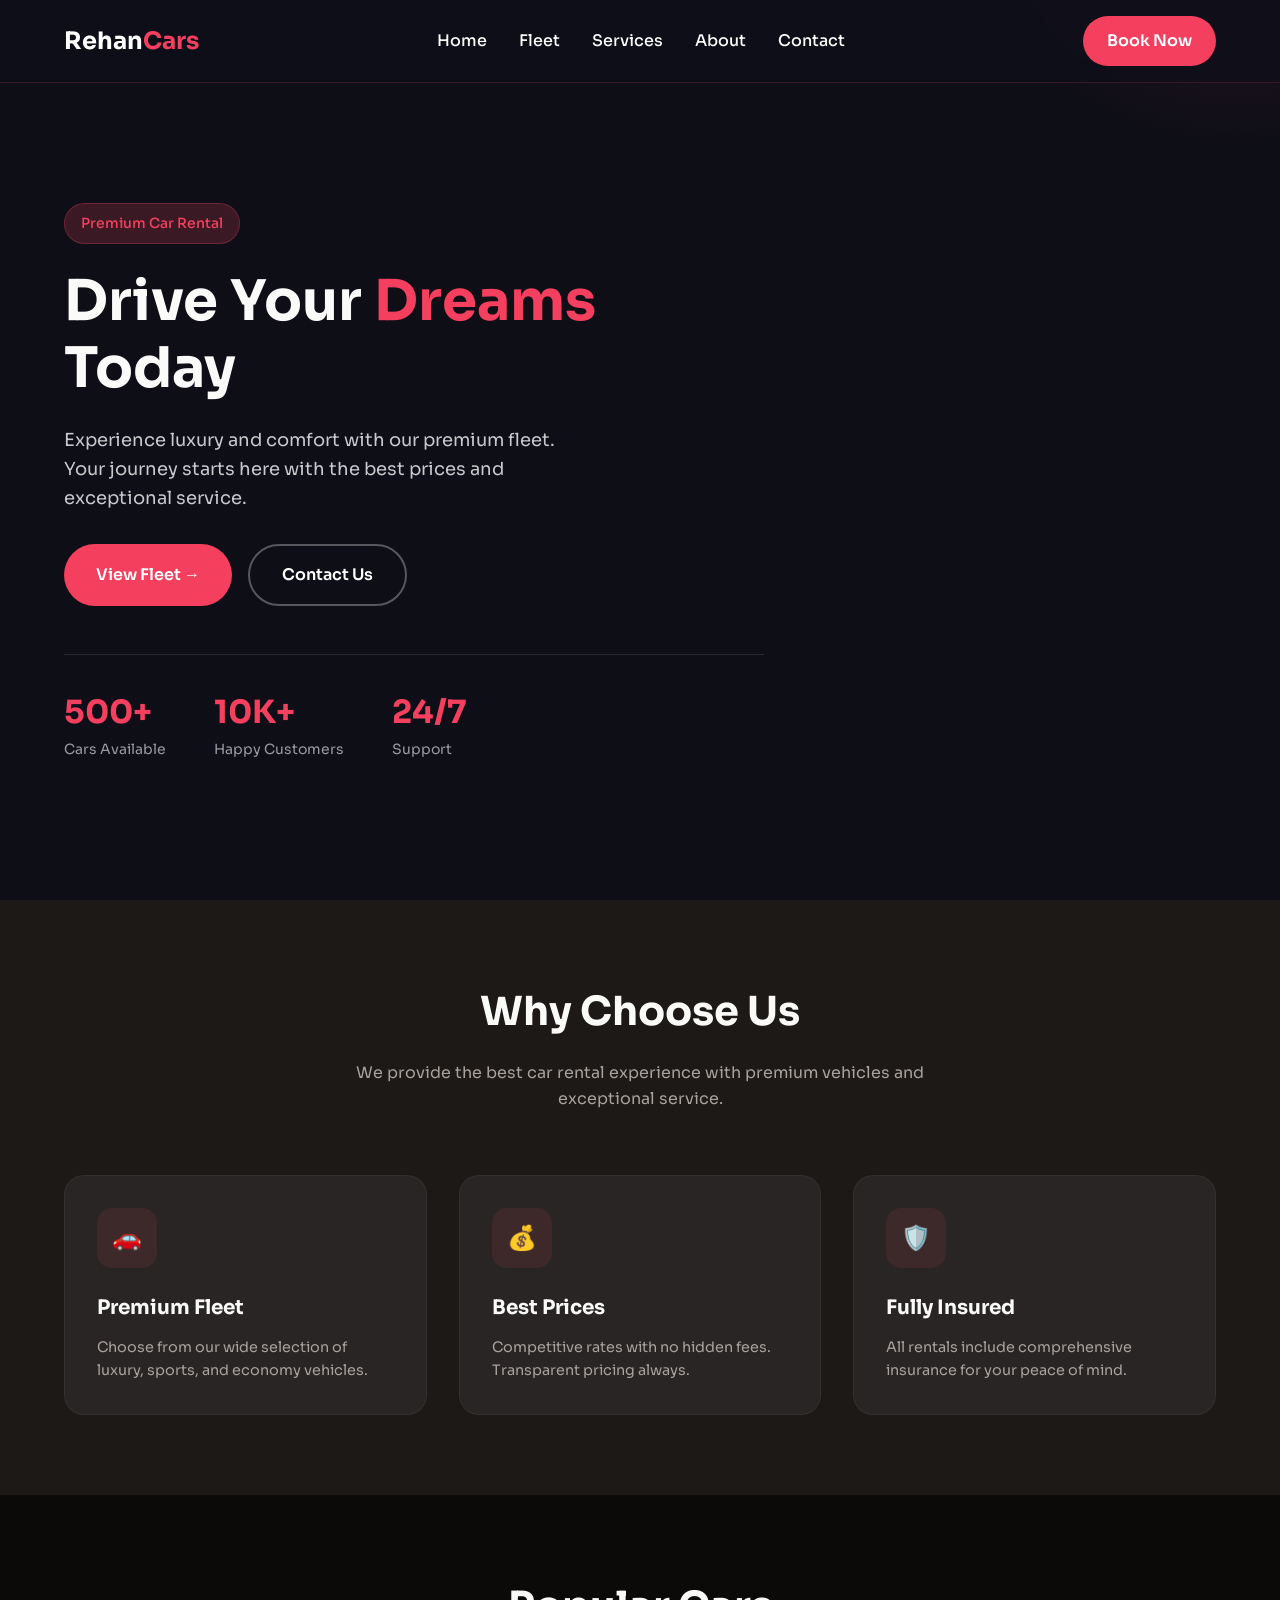
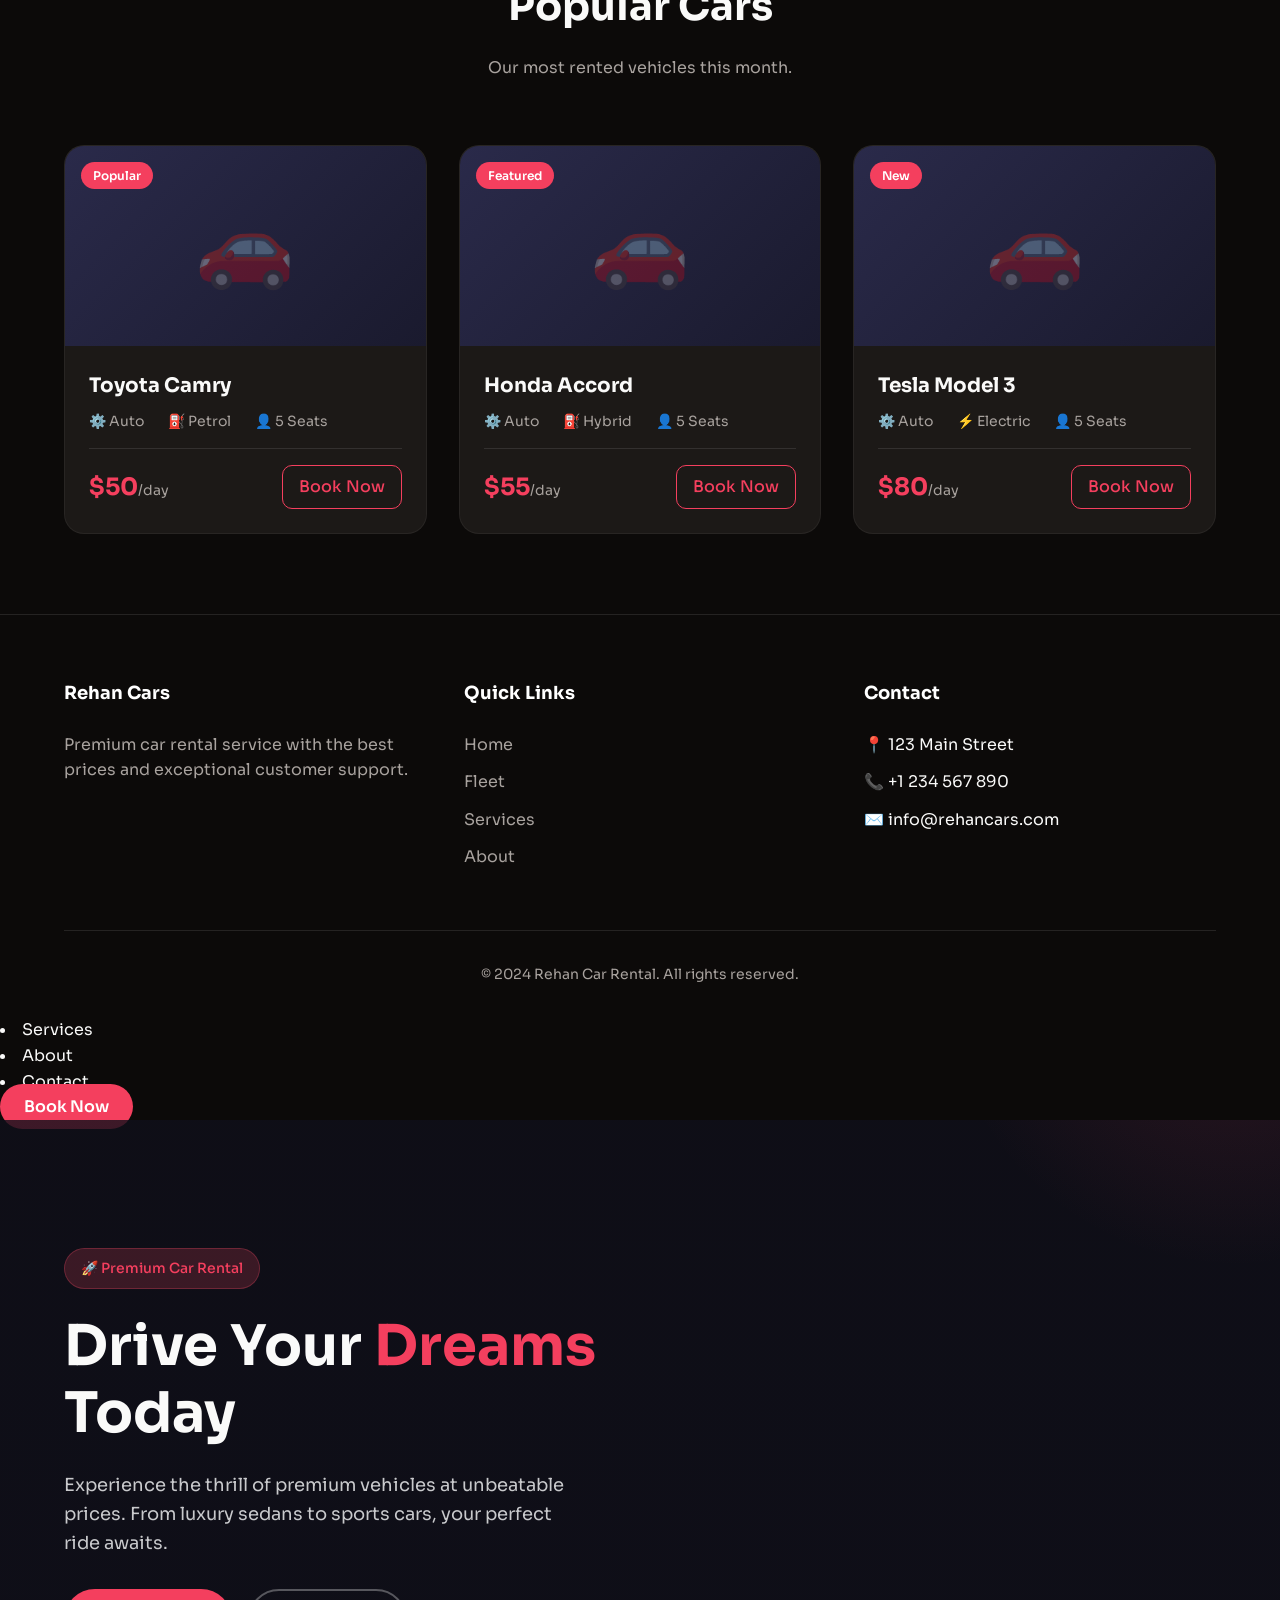
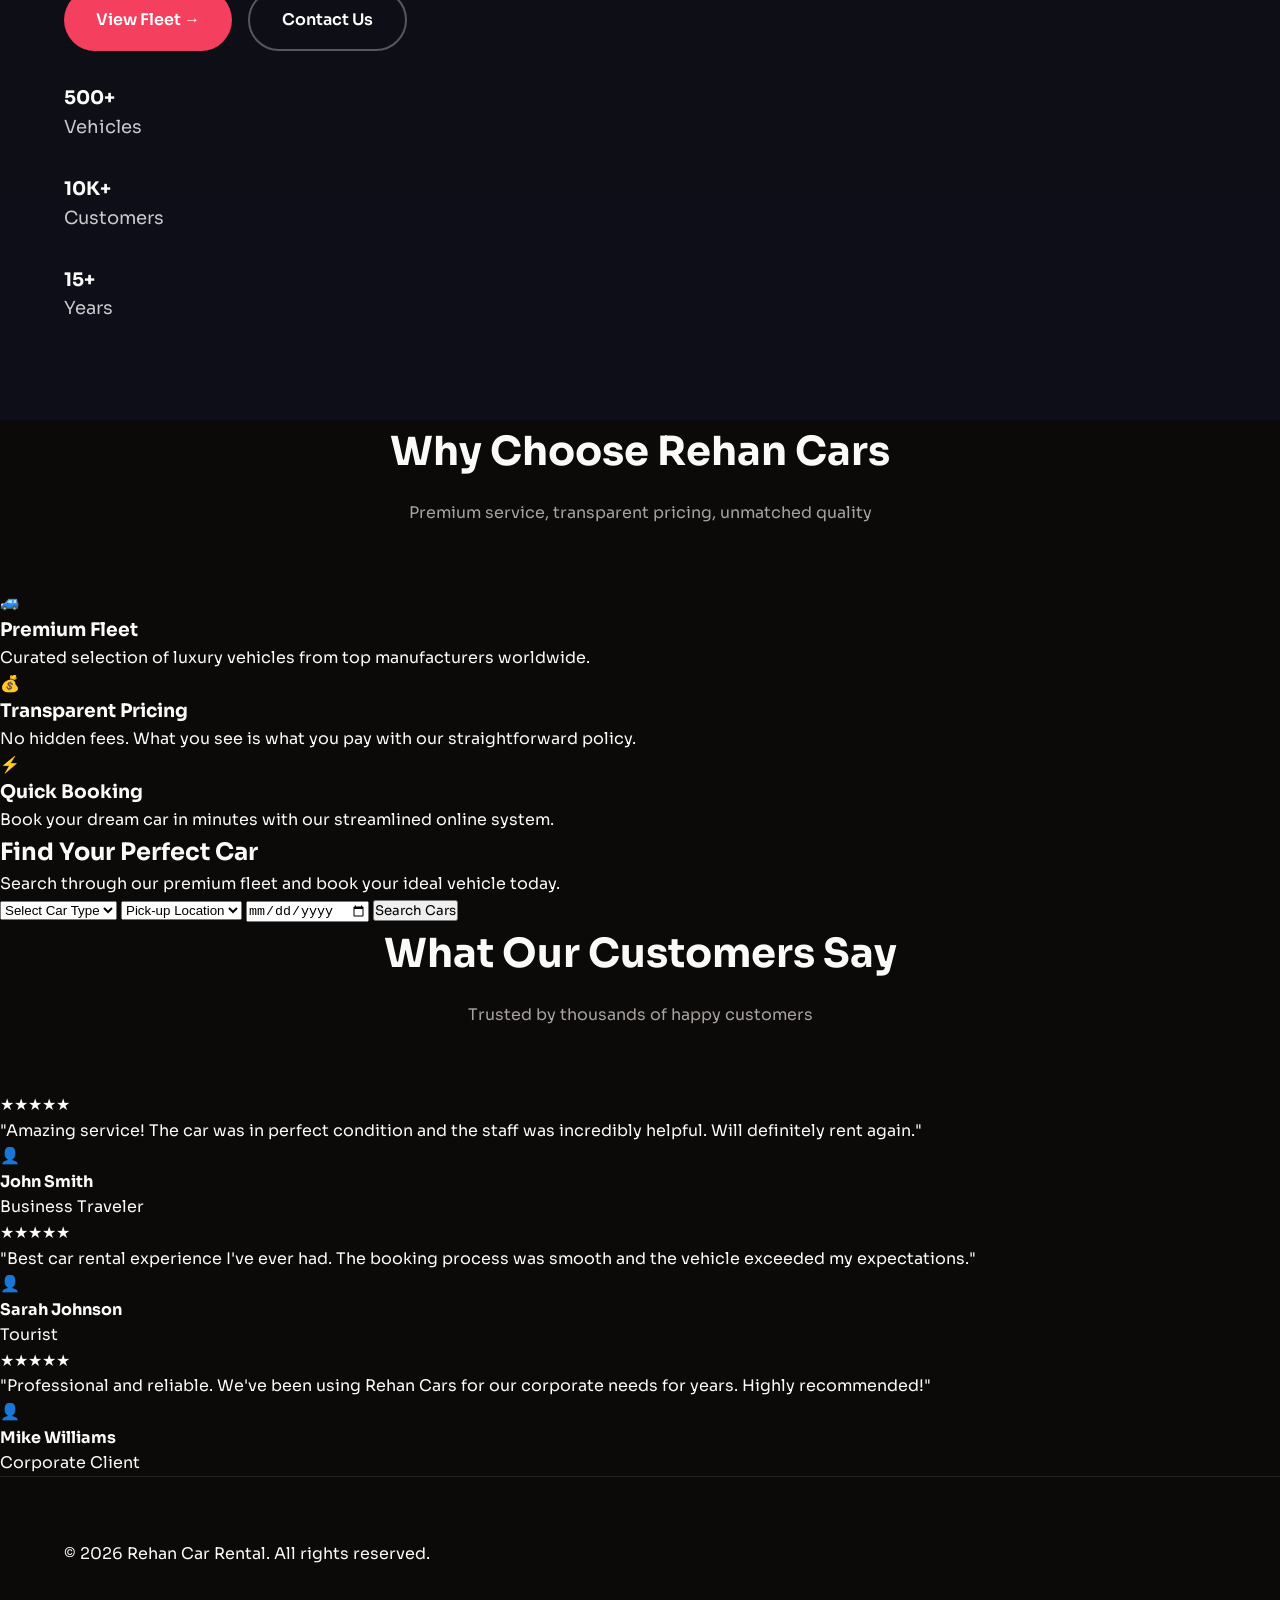
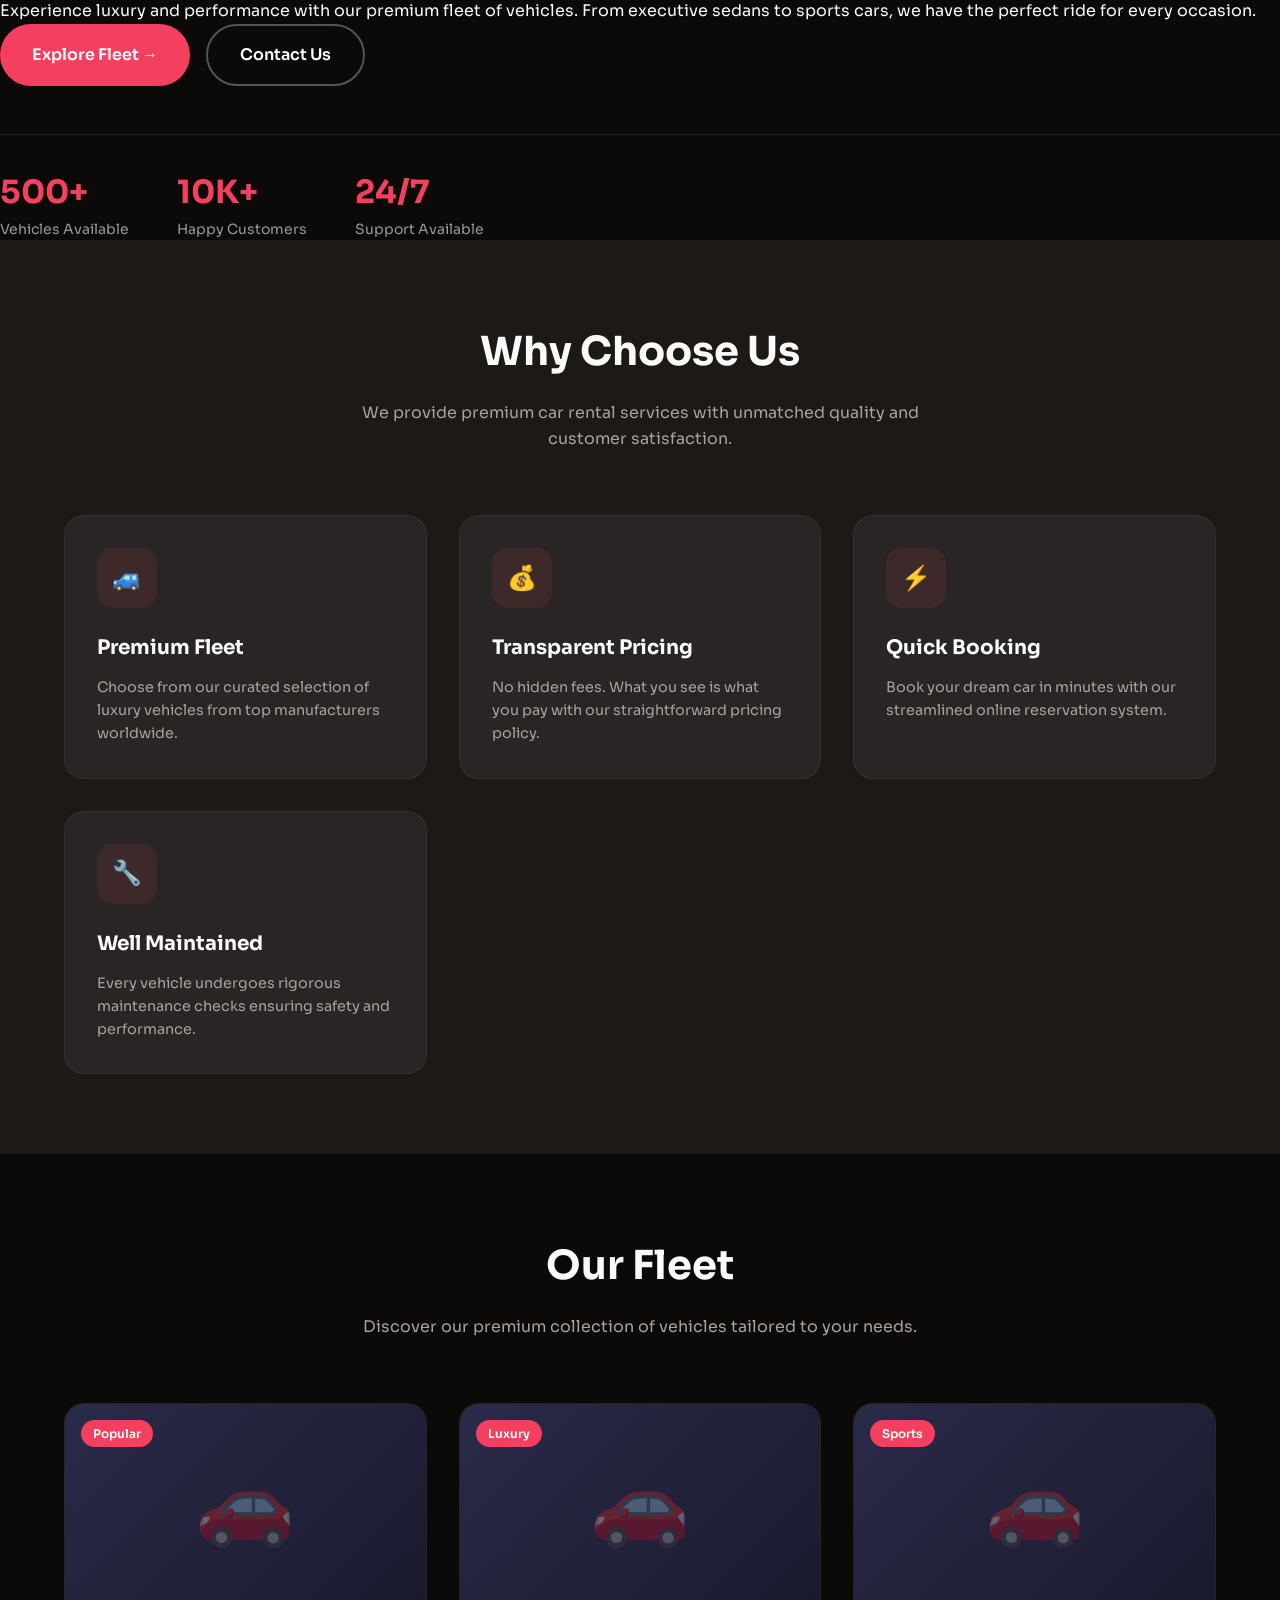
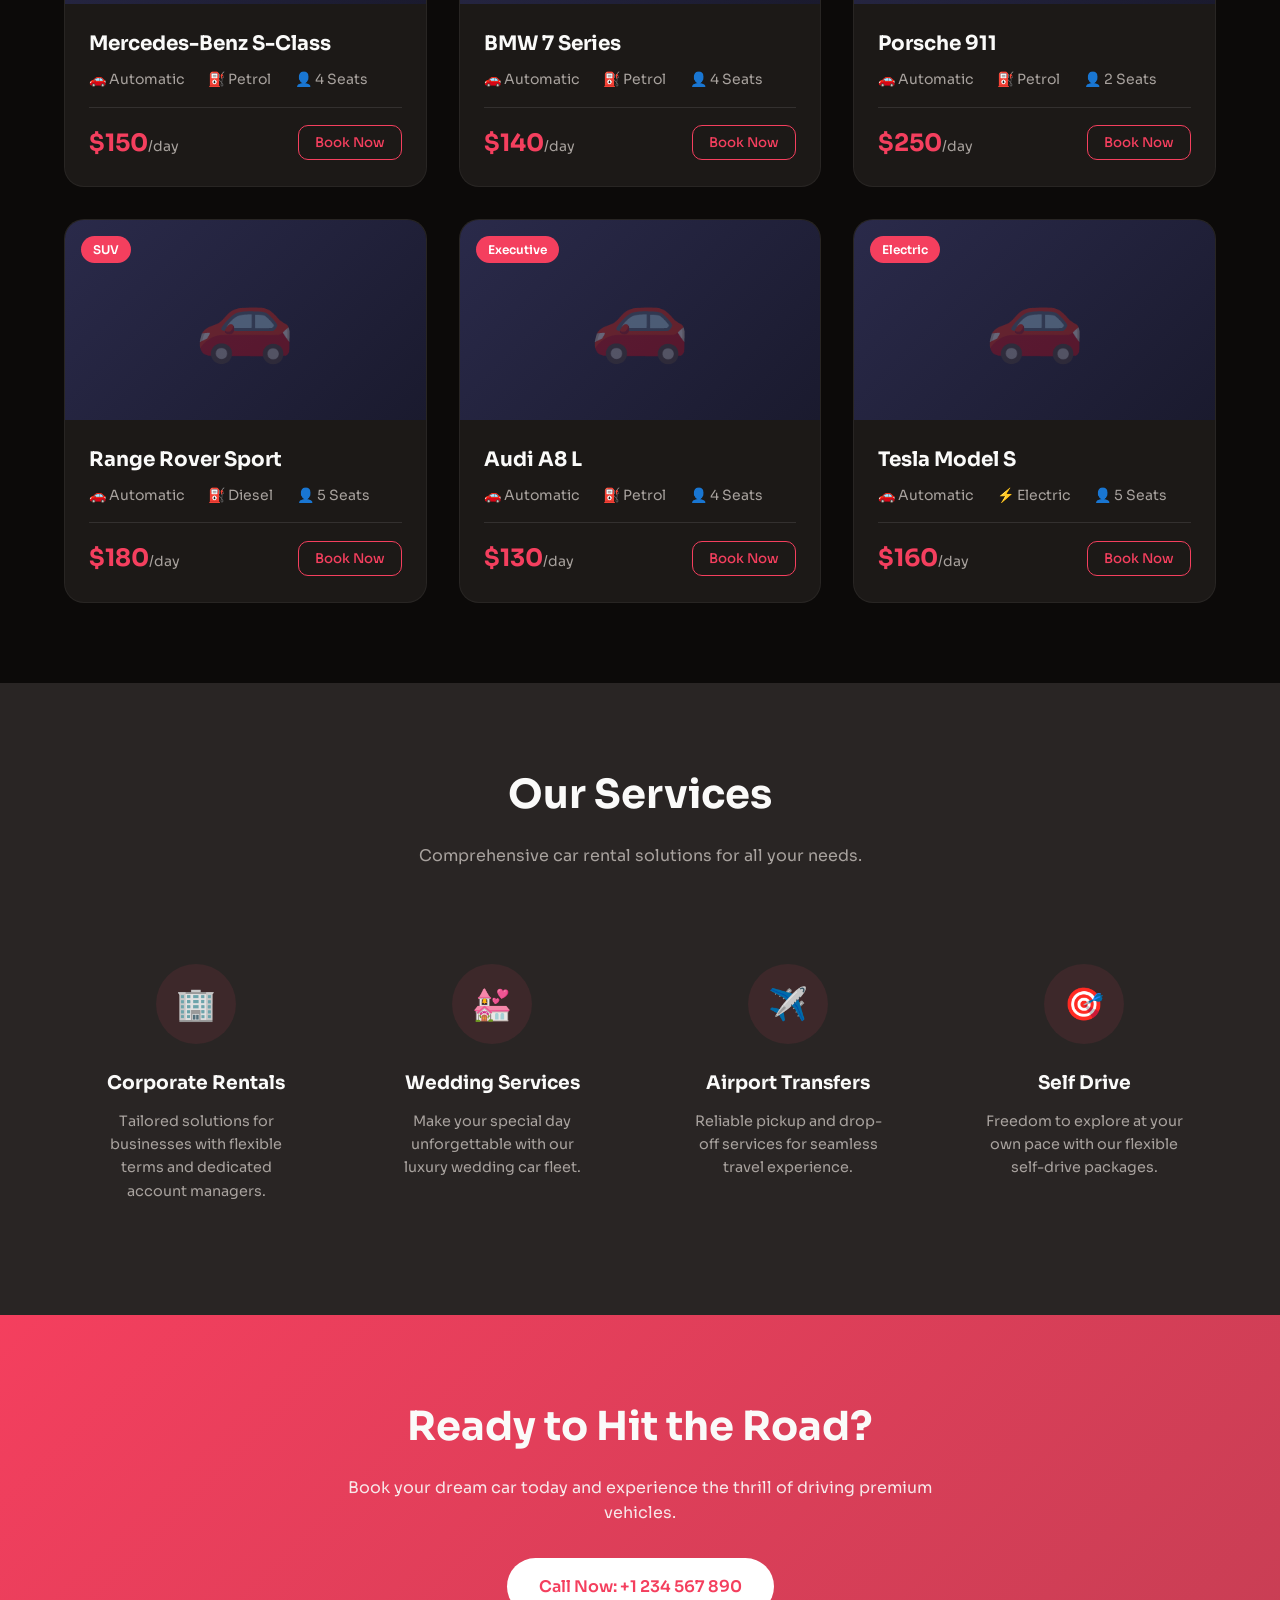
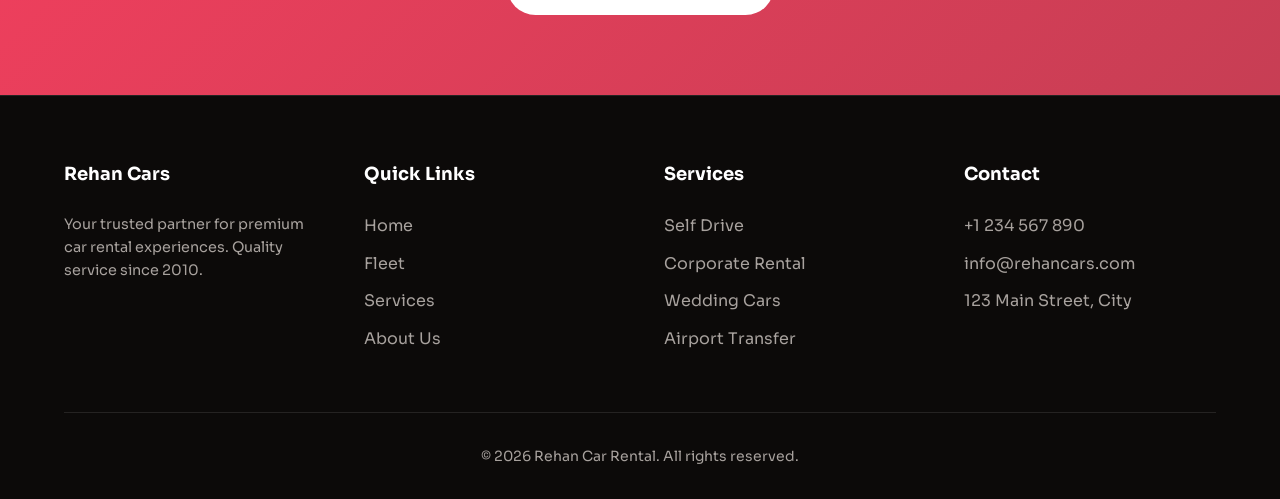
==== index.html @ e11b7cd6 "index file create" ====
<!DOCTYPE html>
<html lang="en">
<head>
    <meta charset="UTF-8">
    <meta name="viewport" content="width=device-width, initial-scale=1.0">
    <title>Rehan Car Rental - Premium Vehicle Solutions</title>
    <link rel="preconnect" href="https://fonts.googleapis.com">
    <link rel="preconnect" href="https://fonts.gstatic.com" crossorigin>
    <link rel="stylesheet" href="style.css">
    <link href="https://fonts.googleapis.com/css2?family=Sora:wght@300;400;500;600;700&display=swap" rel="stylesheet">
    <style>
        /* Home Page - Red Theme */
        :root {
            --primary: #1c1917;
            --secondary: #292524;
            --accent: #f43f5e;
            --accent-light: #fb7185;
            --light: #fafaf9;
            --dark: #0c0a09;
            --text-muted: #a8a29e;
        }
        body { font-family: 'Sora', sans-serif; }
    </style>
</head>
<body>
    <header>
        <a href="index.html" class="logo">Rehan<span>Cars</span></a>
        <nav>
            <ul>
                <li><a href="index.html" class="active">Home</a></li>
                <li><a href="fleet.html">Fleet</a></li>
                <li><a href="services.html">Services</a></li>
                <li><a href="about.html">About</a></li>
                <li><a href="contact.html">Contact</a></li>
            </ul>
        </nav>
        <a href="contact.html" class="cta-btn">Book Now</a>
    </header>

    <section class="hero">
        <div class="hero-content">
            <span class="hero-badge">Premium Car Rental</span>
            <h1>Drive Your <span>Dreams</span> Today</h1>
            <p>Experience luxury and comfort with our premium fleet. Your journey starts here with the best prices and exceptional service.</p>
            <div class="hero-buttons">
                <a href="fleet.html" class="btn-primary">View Fleet →</a>
                <a href="contact.html" class="btn-secondary">Contact Us</a>
            </div>
            <div class="stats">
                <div class="stat-item">
                    <h3>500+</h3>
                    <p>Cars Available</p>
                </div>
                <div class="stat-item">
                    <h3>10K+</h3>
                    <p>Happy Customers</p>
                </div>
                <div class="stat-item">
                    <h3>24/7</h3>
                    <p>Support</p>
                </div>
            </div>
        </div>
    </section>

    <section class="section section-dark">
        <div class="section-header">
            <h2>Why Choose Us</h2>
            <p>We provide the best car rental experience with premium vehicles and exceptional service.</p>
        </div>
        <div class="grid-3">
            <div class="card">
                <div class="card-icon">🚗</div>
                <h3>Premium Fleet</h3>
                <p>Choose from our wide selection of luxury, sports, and economy vehicles.</p>
            </div>
            <div class="card">
                <div class="card-icon">💰</div>
                <h3>Best Prices</h3>
                <p>Competitive rates with no hidden fees. Transparent pricing always.</p>
            </div>
            <div class="card">
                <div class="card-icon">🛡️</div>
                <h3>Fully Insured</h3>
                <p>All rentals include comprehensive insurance for your peace of mind.</p>
            </div>
        </div>
    </section>

    <section class="section section-light">
        <div class="section-header">
            <h2>Popular Cars</h2>
            <p>Our most rented vehicles this month.</p>
        </div>
        <div class="grid-3">
            <div class="car-card">
                <div class="car-image"><span class="car-badge">Popular</span></div>
                <div class="car-info">
                    <h3>Toyota Camry</h3>
                    <div class="car-specs"><span>⚙️ Auto</span><span>⛽ Petrol</span><span>👤 5 Seats</span></div>
                    <div class="car-price"><div class="price">$50<span>/day</span></div><a href="contact.html" class="book-btn">Book Now</a></div>
                </div>
            </div>
            <div class="car-card">
                <div class="car-image"><span class="car-badge">Featured</span></div>
                <div class="car-info">
                    <h3>Honda Accord</h3>
                    <div class="car-specs"><span>⚙️ Auto</span><span>⛽ Hybrid</span><span>👤 5 Seats</span></div>
                    <div class="car-price"><div class="price">$55<span>/day</span></div><a href="contact.html" class="book-btn">Book Now</a></div>
                </div>
            </div>
            <div class="car-card">
                <div class="car-image"><span class="car-badge">New</span></div>
                <div class="car-info">
                    <h3>Tesla Model 3</h3>
                    <div class="car-specs"><span>⚙️ Auto</span><span>⚡ Electric</span><span>👤 5 Seats</span></div>
                    <div class="car-price"><div class="price">$80<span>/day</span></div><a href="contact.html" class="book-btn">Book Now</a></div>
                </div>
            </div>
        </div>
    </section>

    <footer>
        <div class="footer-grid">
            <div class="footer-col">
                <h4>Rehan Cars</h4>
                <p style="color: var(--text-muted);">Premium car rental service with the best prices and exceptional customer support.</p>
            </div>
            <div class="footer-col">
                <h4>Quick Links</h4>
                <ul>
                    <li><a href="index.html">Home</a></li>
                    <li><a href="fleet.html">Fleet</a></li>
                    <li><a href="services.html">Services</a></li>
                    <li><a href="about.html">About</a></li>
                </ul>
            </div>
            <div class="footer-col">
                <h4>Contact</h4>
                <ul>
                    <li>📍 123 Main Street</li>
                    <li>📞 +1 234 567 890</li>
                    <li>✉️ info@rehancars.com</li>
                </ul>
            </div>
        </div>
        <div class="footer-bottom">
            <p>© 2024 Rehan Car Rental. All rights reserved.</p>
        </div>
    </footer>
</body>
</html>
                <li><a href="services.html">Services</a></li>
                <li><a href="about.html">About</a></li>
                <li><a href="contact.html">Contact</a></li>
            </ul>
        </nav>
        <a href="fleet.html" class="cta-btn">Book Now</a>
    </header>

    <section class="hero">
        <div class="hero-content">
            <span class="hero-badge">🚀 Premium Car Rental</span>
            <h1>Drive Your <span>Dreams</span> Today</h1>
            <p>Experience the thrill of premium vehicles at unbeatable prices. From luxury sedans to sports cars, your perfect ride awaits.</p>
            <div class="hero-buttons">
                <a href="fleet.html" class="btn-primary">View Fleet →</a>
                <a href="contact.html" class="btn-secondary">Contact Us</a>
            </div>
            <div class="hero-stats">
                <div class="hero-stat">
                    <h3>500+</h3>
                    <p>Vehicles</p>
                </div>
                <div class="hero-stat">
                    <h3>10K+</h3>
                    <p>Customers</p>
                </div>
                <div class="hero-stat">
                    <h3>15+</h3>
                    <p>Years</p>
                </div>
            </div>
        </div>
    </section>

    <section class="featured-section">
        <div class="section-header">
            <h2>Why Choose Rehan Cars</h2>
            <p>Premium service, transparent pricing, unmatched quality</p>
        </div>
        <div class="featured-grid">
            <div class="featured-card">
                <div class="featured-icon">🚙</div>
                <h3>Premium Fleet</h3>
                <p>Curated selection of luxury vehicles from top manufacturers worldwide.</p>
            </div>
            <div class="featured-card">
                <div class="featured-icon">💰</div>
                <h3>Transparent Pricing</h3>
                <p>No hidden fees. What you see is what you pay with our straightforward policy.</p>
            </div>
            <div class="featured-card">
                <div class="featured-icon">⚡</div>
                <h3>Quick Booking</h3>
                <p>Book your dream car in minutes with our streamlined online system.</p>
            </div>
        </div>
    </section>

    <section class="booking-section">
        <div class="booking-card">
            <h2>Find Your Perfect Car</h2>
            <p>Search through our premium fleet and book your ideal vehicle today.</p>
            <form class="booking-form">
                <select>
                    <option>Select Car Type</option>
                    <option>Luxury Sedan</option>
                    <option>Sports Car</option>
                    <option>SUV</option>
                    <option>Electric</option>
                </select>
                <select>
                    <option>Pick-up Location</option>
                    <option>City Center</option>
                    <option>Airport</option>
                </select>
                <input type="date" placeholder="Pick-up Date">
                <button type="submit" class="search-btn">Search Cars</button>
            </form>
        </div>
    </section>

    <section class="testimonials-section">
        <div class="section-header">
            <h2>What Our Customers Say</h2>
            <p>Trusted by thousands of happy customers</p>
        </div>
        <div class="testimonials-grid">
            <div class="testimonial-card">
                <div class="stars">★★★★★</div>
                <p>"Amazing service! The car was in perfect condition and the staff was incredibly helpful. Will definitely rent again."</p>
                <div class="testimonial-author">
                    <div class="testimonial-avatar">👤</div>
                    <div>
                        <h4>John Smith</h4>
                        <span>Business Traveler</span>
                    </div>
                </div>
            </div>
            <div class="testimonial-card">
                <div class="stars">★★★★★</div>
                <p>"Best car rental experience I've ever had. The booking process was smooth and the vehicle exceeded my expectations."</p>
                <div class="testimonial-author">
                    <div class="testimonial-avatar">👤</div>
                    <div>
                        <h4>Sarah Johnson</h4>
                        <span>Tourist</span>
                    </div>
                </div>
            </div>
            <div class="testimonial-card">
                <div class="stars">★★★★★</div>
                <p>"Professional and reliable. We've been using Rehan Cars for our corporate needs for years. Highly recommended!"</p>
                <div class="testimonial-author">
                    <div class="testimonial-avatar">👤</div>
                    <div>
                        <h4>Mike Williams</h4>
                        <span>Corporate Client</span>
                    </div>
                </div>
            </div>
        </div>
    </section>

    <footer>
        <p>© 2026 Rehan Car Rental. All rights reserved.</p>
    </footer>
</body>
</html>
            <p>Experience luxury and performance with our premium fleet of vehicles. From executive sedans to sports cars, we have the perfect ride for every occasion.</p>
            <div class="hero-buttons">
                <a href="#fleet" class="btn-primary">Explore Fleet →</a>
                <a href="#contact" class="btn-secondary">Contact Us</a>
            </div>
            <div class="stats">
                <div class="stat-item">
                    <h3>500+</h3>
                    <p>Vehicles Available</p>
                </div>
                <div class="stat-item">
                    <h3>10K+</h3>
                    <p>Happy Customers</p>
                </div>
                <div class="stat-item">
                    <h3>24/7</h3>
                    <p>Support Available</p>
                </div>
            </div>
        </div>
    </section>

    <!-- Features Section -->
    <section class="features" id="services">
        <div class="section-header">
            <h2>Why Choose Us</h2>
            <p>We provide premium car rental services with unmatched quality and customer satisfaction.</p>
        </div>
        <div class="features-grid">
            <div class="feature-card">
                <div class="feature-icon">🚙</div>
                <h3>Premium Fleet</h3>
                <p>Choose from our curated selection of luxury vehicles from top manufacturers worldwide.</p>
            </div>
            <div class="feature-card">
                <div class="feature-icon">💰</div>
                <h3>Transparent Pricing</h3>
                <p>No hidden fees. What you see is what you pay with our straightforward pricing policy.</p>
            </div>
            <div class="feature-card">
                <div class="feature-icon">⚡</div>
                <h3>Quick Booking</h3>
                <p>Book your dream car in minutes with our streamlined online reservation system.</p>
            </div>
            <div class="feature-card">
                <div class="feature-icon">🔧</div>
                <h3>Well Maintained</h3>
                <p>Every vehicle undergoes rigorous maintenance checks ensuring safety and performance.</p>
            </div>
        </div>
    </section>

    <!-- Fleet Section -->
    <section class="fleet" id="fleet">
        <div class="section-header">
            <h2>Our Fleet</h2>
            <p>Discover our premium collection of vehicles tailored to your needs.</p>
        </div>
        <div class="fleet-grid">
            <div class="car-card">
                <div class="car-image">
                    <span class="car-badge">Popular</span>
                </div>
                <div class="car-info">
                    <h3>Mercedes-Benz S-Class</h3>
                    <div class="car-specs">
                        <span>🚗 Automatic</span>
                        <span>⛽ Petrol</span>
                        <span>👤 4 Seats</span>
                    </div>
                    <div class="car-price">
                        <div class="price">$150<span>/day</span></div>
                        <button class="book-btn">Book Now</button>
                    </div>
                </div>
            </div>
            <div class="car-card">
                <div class="car-image">
                    <span class="car-badge">Luxury</span>
                </div>
                <div class="car-info">
                    <h3>BMW 7 Series</h3>
                    <div class="car-specs">
                        <span>🚗 Automatic</span>
                        <span>⛽ Petrol</span>
                        <span>👤 4 Seats</span>
                    </div>
                    <div class="car-price">
                        <div class="price">$140<span>/day</span></div>
                        <button class="book-btn">Book Now</button>
                    </div>
                </div>
            </div>
            <div class="car-card">
                <div class="car-image">
                    <span class="car-badge">Sports</span>
                </div>
                <div class="car-info">
                    <h3>Porsche 911</h3>
                    <div class="car-specs">
                        <span>🚗 Automatic</span>
                        <span>⛽ Petrol</span>
                        <span>👤 2 Seats</span>
                    </div>
                    <div class="car-price">
                        <div class="price">$250<span>/day</span></div>
                        <button class="book-btn">Book Now</button>
                    </div>
                </div>
            </div>
            <div class="car-card">
                <div class="car-image">
                    <span class="car-badge">SUV</span>
                </div>
                <div class="car-info">
                    <h3>Range Rover Sport</h3>
                    <div class="car-specs">
                        <span>🚗 Automatic</span>
                        <span>⛽ Diesel</span>
                        <span>👤 5 Seats</span>
                    </div>
                    <div class="car-price">
                        <div class="price">$180<span>/day</span></div>
                        <button class="book-btn">Book Now</button>
                    </div>
                </div>
            </div>
            <div class="car-card">
                <div class="car-image">
                    <span class="car-badge">Executive</span>
                </div>
                <div class="car-info">
                    <h3>Audi A8 L</h3>
                    <div class="car-specs">
                        <span>🚗 Automatic</span>
                        <span>⛽ Petrol</span>
                        <span>👤 4 Seats</span>
                    </div>
                    <div class="car-price">
                        <div class="price">$130<span>/day</span></div>
                        <button class="book-btn">Book Now</button>
                    </div>
                </div>
            </div>
            <div class="car-card">
                <div class="car-image">
                    <span class="car-badge">Electric</span>
                </div>
                <div class="car-info">
                    <h3>Tesla Model S</h3>
                    <div class="car-specs">
                        <span>🚗 Automatic</span>
                        <span>⚡ Electric</span>
                        <span>👤 5 Seats</span>
                    </div>
                    <div class="car-price">
                        <div class="price">$160<span>/day</span></div>
                        <button class="book-btn">Book Now</button>
                    </div>
                </div>
            </div>
        </div>
    </section>

    <!-- Why Choose Us -->
    <section class="why-us">
        <div class="section-header">
            <h2>Our Services</h2>
            <p>Comprehensive car rental solutions for all your needs.</p>
        </div>
        <div class="why-grid">
            <div class="why-item">
                <div class="why-icon">🏢</div>
                <h3>Corporate Rentals</h3>
                <p>Tailored solutions for businesses with flexible terms and dedicated account managers.</p>
            </div>
            <div class="why-item">
                <div class="why-icon">💒</div>
                <h3>Wedding Services</h3>
                <p>Make your special day unforgettable with our luxury wedding car fleet.</p>
            </div>
            <div class="why-item">
                <div class="why-icon">✈️</div>
                <h3>Airport Transfers</h3>
                <p>Reliable pickup and drop-off services for seamless travel experience.</p>
            </div>
            <div class="why-item">
                <div class="why-icon">🎯</div>
                <h3>Self Drive</h3>
                <p>Freedom to explore at your own pace with our flexible self-drive packages.</p>
            </div>
        </div>
    </section>

    <!-- CTA Section -->
    <section class="cta-section" id="contact">
        <h2>Ready to Hit the Road?</h2>
        <p>Book your dream car today and experience the thrill of driving premium vehicles.</p>
        <a href="tel:+1234567890" class="btn-primary">Call Now: +1 234 567 890</a>
    </section>

    <!-- Footer -->
    <footer>
        <div class="footer-grid">
            <div class="footer-col">
                <h4>Rehan Cars</h4>
                <p style="color: var(--text-muted); font-size: 0.9rem;">Your trusted partner for premium car rental experiences. Quality service since 2010.</p>
            </div>
            <div class="footer-col">
                <h4>Quick Links</h4>
                <ul>
                    <li><a href="#home">Home</a></li>
                    <li><a href="#fleet">Fleet</a></li>
                    <li><a href="#services">Services</a></li>
                    <li><a href="#about">About Us</a></li>
                </ul>
            </div>
            <div class="footer-col">
                <h4>Services</h4>
                <ul>
                    <li><a href="#">Self Drive</a></li>
                    <li><a href="#">Corporate Rental</a></li>
                    <li><a href="#">Wedding Cars</a></li>
                    <li><a href="#">Airport Transfer</a></li>
                </ul>
            </div>
            <div class="footer-col">
                <h4>Contact</h4>
                <ul>
                    <li><a href="tel:+1234567890">+1 234 567 890</a></li>
                    <li><a href="mailto:info@rehancars.com">info@rehancars.com</a></li>
                    <li><a href="#">123 Main Street, City</a></li>
                </ul>
            </div>
        </div>
        <div class="footer-bottom">
            <p>© 2026 Rehan Car Rental. All rights reserved.</p>
        </div>
    </footer>
</body>
</html>
---- style.css ----
/* Rehan Car Rental - Unified Stylesheet */
/* All pages use these same styles */

* {
    margin: 0;
    padding: 0;
    box-sizing: border-box;
}

:root {
    --primary: #1a1a2e;
    --secondary: #16213e;
    --accent: #e94560;
    --light: #f8f9fa;
    --dark: #0f0f1a;
    --text-muted: #6c757d;
    --white: #ffffff;
}

body {
    font-family: 'Poppins', sans-serif;
    line-height: 1.6;
    color: var(--light);
    background: var(--dark);
}

a { text-decoration: none; color: inherit; }
ul { list-style: none; }
button { font-family: inherit; cursor: pointer; }

/* HEADER */
header {
    position: fixed;
    top: 0;
    left: 0;
    right: 0;
    z-index: 1000;
    background: rgba(15, 15, 26, 0.95);
    backdrop-filter: blur(10px);
    padding: 1rem 5%;
    display: flex;
    justify-content: space-between;
    align-items: center;
    border-bottom: 1px solid rgba(233, 69, 96, 0.2);
}

.logo { font-size: 1.5rem; font-weight: 700; color: var(--white); }
.logo span { color: var(--accent); }

nav ul { display: flex; gap: 2rem; }
nav a { color: var(--light); font-weight: 500; transition: color 0.3s; position: relative; }
nav a::after { content: ''; position: absolute; bottom: -5px; left: 0; width: 0; height: 2px; background: var(--accent); transition: width 0.3s; }
nav a:hover { color: var(--accent); }
nav a:hover::after { width: 100%; }

.cta-btn { background: var(--accent); color: var(--white); padding: 0.75rem 1.5rem; border-radius: 50px; font-weight: 600; transition: all 0.3s; }
.cta-btn:hover { transform: translateY(-2px); box-shadow: 0 10px 30px rgba(233, 69, 96, 0.4); }

/* HERO */
.hero {
    min-height: 100vh;
    display: flex;
    align-items: center;
    padding: 8rem 5% 4rem;
    background: linear-gradient(rgba(15, 15, 26, 0.85), rgba(15, 15, 26, 0.9)),
                url('https://images.unsplash.com/photo-1503376780353-7e6692767b70?w=1920') center/cover;
    position: relative;
    overflow: hidden;
}

.hero::before {
    content: '';
    position: absolute;
    top: -50%;
    right: -20%;
    width: 600px;
    height: 600px;
    background: radial-gradient(circle, rgba(233, 69, 96, 0.15) 0%, transparent 70%);
    animation: pulse 8s infinite;
}

@keyframes pulse { 0%, 100% { transform: scale(1); opacity: 0.5; } 50% { transform: scale(1.2); opacity: 0.8; } }

.hero-content { max-width: 700px; position: relative; z-index: 1; }

.hero-badge {
    display: inline-block;
    background: rgba(233, 69, 96, 0.2);
    color: var(--accent);
    padding: 0.5rem 1rem;
    border-radius: 50px;
    font-size: 0.875rem;
    font-weight: 500;
    margin-bottom: 1.5rem;
    border: 1px solid rgba(233, 69, 96, 0.3);
}

.hero h1 { font-size: 3.5rem; font-weight: 700; line-height: 1.2; margin-bottom: 1.5rem; }
.hero h1 span { color: var(--accent); }
.hero p { font-size: 1.125rem; color: rgba(248, 249, 250, 0.8); margin-bottom: 2rem; max-width: 500px; }

.hero-buttons { display: flex; gap: 1rem; flex-wrap: wrap; margin-bottom: 2rem; }

.btn-primary { background: var(--accent); color: var(--white); padding: 1rem 2rem; border-radius: 50px; font-weight: 600; transition: all 0.3s; display: inline-flex; align-items: center; gap: 0.5rem; }
.btn-primary:hover { transform: translateY(-2px); box-shadow: 0 15px 40px rgba(233, 69, 96, 0.4); }

.btn-secondary { background: transparent; color: var(--white); padding: 1rem 2rem; border: 2px solid rgba(255, 255, 255, 0.3); border-radius: 50px; font-weight: 600; transition: all 0.3s; }
.btn-secondary:hover { background: rgba(255, 255, 255, 0.1); border-color: var(--white); }

.stats { display: flex; gap: 3rem; margin-top: 2rem; padding-top: 2rem; border-top: 1px solid rgba(255, 255, 255, 0.1); }
.stat-item h3 { font-size: 2rem; color: var(--accent); font-weight: 700; }
.stat-item p { font-size: 0.875rem; color: rgba(248, 249, 250, 0.6); margin: 0; }

/* PAGE HEADER */
.page-header {
    padding: 10rem 5% 4rem;
    background: linear-gradient(rgba(15, 15, 26, 0.9), var(--dark)),
                url('https://images.unsplash.com/photo-1492144534655-ae79c964c9d7?w=1920') center/cover;
    text-align: center;
    position: relative;
}

.page-header::before {
    content: '';
    position: absolute;
    top: 0;
    left: 0;
    right: 0;
    bottom: 0;
    background: linear-gradient(180deg, var(--primary) 0%, var(--dark) 100%);
}

.page-header > * { position: relative; z-index: 1; }
.page-header h1 { font-size: 3rem; font-weight: 700; margin-bottom: 1rem; }
.page-header p { color: var(--text-muted); font-size: 1.1rem; max-width: 600px; margin: 0 auto; }

/* SECTIONS */
.section { padding: 5rem 5%; }
.section-dark { background: var(--primary); }
.section-light { background: var(--dark); }
.section-header { text-align: center; margin-bottom: 3rem; }
.section-header h2 { font-size: 2.5rem; font-weight: 700; margin-bottom: 0.75rem; }
.section-header p { color: var(--text-muted); max-width: 600px; margin: 0 auto; }

/* GRIDS */
.grid-3 { display: grid; grid-template-columns: repeat(auto-fit, minmax(300px, 1fr)); gap: 2rem; max-width: 1200px; margin: 0 auto; }
.grid-4 { display: grid; grid-template-columns: repeat(auto-fit, minmax(250px, 1fr)); gap: 2rem; max-width: 1200px; margin: 0 auto; }

/* CARDS */
.card { background: var(--secondary); padding: 2rem; border-radius: 20px; transition: all 0.3s; border: 1px solid rgba(255, 255, 255, 0.05); }
.card:hover { transform: translateY(-10px); border-color: var(--accent); }
.card-icon { width: 60px; height: 60px; background: rgba(233, 69, 96, 0.1); border-radius: 15px; display: flex; align-items: center; justify-content: center; margin-bottom: 1.5rem; font-size: 1.5rem; }
.card h3 { font-size: 1.25rem; margin-bottom: 0.75rem; }
.card p { color: var(--text-muted); font-size: 0.9rem; }

/* CAR CARD */
.car-card { background: var(--primary); border-radius: 20px; overflow: hidden; transition: all 0.3s; border: 1px solid rgba(255, 255, 255, 0.05); }
.car-card:hover { transform: translateY(-10px); box-shadow: 0 20px 50px rgba(0, 0, 0, 0.5); }
.car-image { height: 200px; background: linear-gradient(135deg, #2a2a4a 0%, #1a1a2e 100%); display: flex; align-items: center; justify-content: center; position: relative; }
.car-image::before { content: '🚗'; font-size: 5rem; opacity: 0.3; }
.car-badge { position: absolute; top: 1rem; left: 1rem; background: var(--accent); color: var(--white); padding: 0.25rem 0.75rem; border-radius: 20px; font-size: 0.75rem; font-weight: 600; }
.car-info { padding: 1.5rem; }
.car-info h3 { font-size: 1.25rem; margin-bottom: 0.5rem; }
.car-specs { display: flex; gap: 1.5rem; margin-bottom: 1rem; color: var(--text-muted); font-size: 0.875rem; }
.car-specs span { display: flex; align-items: center; gap: 0.25rem; }
.car-price { display: flex; justify-content: space-between; align-items: center; padding-top: 1rem; border-top: 1px solid rgba(255, 255, 255, 0.1); }
.car-price .price { font-size: 1.5rem; font-weight: 700; color: var(--accent); }
.car-price .price span { font-size: 0.875rem; color: var(--text-muted); font-weight: 400; }
.book-btn { background: transparent; border: 1px solid var(--accent); color: var(--accent); padding: 0.5rem 1rem; border-radius: 10px; font-weight: 500; transition: all 0.3s; }
.book-btn:hover { background: var(--accent); color: var(--white); }

/* SERVICE CARD */
.service-card { background: var(--secondary); padding: 2rem; border-radius: 20px; transition: all 0.3s; border: 1px solid rgba(255, 255, 255, 0.05); }
.service-card:hover { transform: translateY(-10px); border-color: var(--accent); }
.service-features { margin-top: 1rem; }
.service-features li { display: flex; align-items: center; gap: 0.5rem; color: var(--text-muted); margin-bottom: 0.5rem; }
.service-features li::before { content: '✓'; color: var(--accent); font-weight: bold; }

/* ABOUT */
.story-section { padding: 5rem 5%; display: grid; grid-template-columns: 1fr 1fr; gap: 4rem; max-width: 1200px; margin: 0 auto; align-items: center; }
.story-content h2 { font-size: 2.5rem; margin-bottom: 1.5rem; }
.story-content h2 span { color: var(--accent); }
.story-content p { color: var(--text-muted); margin-bottom: 1rem; line-height: 1.8; }
.stats-grid { display: grid; grid-template-columns: repeat(2, 1fr); gap: 1.5rem; }
.stat-box { background: var(--primary); padding: 2rem; border-radius: 20px; text-align: center; border: 1px solid rgba(233, 69, 96, 0.2); }
.stat-box h3 { font-size: 2.5rem; color: var(--accent); margin-bottom: 0.5rem; }
.stat-box p { color: var(--text-muted); margin: 0; }

/* CONTACT */
.contact-section { padding: 4rem 5%; display: grid; grid-template-columns: 1fr 1fr; gap: 4rem; max-width: 1200px; margin: 0 auto; }
.contact-info h2 { font-size: 2.5rem; margin-bottom: 1.5rem; }
.contact-info h2 span { color: var(--accent); }
.contact-info > p { color: var(--text-muted); margin-bottom: 2rem; line-height: 1.7; }
.contact-methods { display: flex; flex-direction: column; gap: 1rem; }
.contact-item { display: flex; align-items: center; gap: 1rem; padding: 1.5rem; background: var(--primary); border-radius: 16px; border: 1px solid rgba(233, 69, 96, 0.1); transition: all 0.3s; }
.contact-item:hover { border-color: var(--accent); transform: translateX(10px); }
.contact-icon { width: 50px; height: 50px; background: rgba(233, 69, 96, 0.2); border-radius: 12px; display: flex; align-items: center; justify-content: center; font-size: 1.5rem; }
.contact-details h4 { margin-bottom: 0.25rem; color: var(--white); }
.contact-details p { color: var(--text-muted); margin: 0; }

.contact-form { background: var(--primary); padding: 2.5rem; border-radius: 24px; border: 1px solid rgba(233, 69, 96, 0.1); }
.contact-form h3 { font-size: 1.5rem; margin-bottom: 1.5rem; color: var(--white); }
.form-group { margin-bottom: 1.25rem; }
.form-group label { display: block; margin-bottom: 0.5rem; color: var(--light); font-weight: 500; }
.form-group input, .form-group select, .form-group textarea { width: 100%; padding: 0.75rem 1rem; background: var(--secondary); border: 1px solid rgba(255, 255, 255, 0.1); border-radius: 10px; color: var(--light); font-family: inherit; transition: all 0.3s; }
.form-group input:focus, .form-group select:focus, .form-group textarea:focus { outline: none; border-color: var(--accent); }
.form-group textarea { min-height: 120px; resize: vertical; }
.submit-btn { width: 100%; background: var(--accent); color: var(--white); padding: 1rem; border: none; border-radius: 10px; font-size: 1rem; font-weight: 600; cursor: pointer; transition: all 0.3s; }
.submit-btn:hover { transform: translateY(-2px); box-shadow: 0 10px 30px rgba(233, 69, 96, 0.3); }

/* FOOTER */
footer { padding: 4rem 5% 2rem; background: var(--primary); border-top: 1px solid rgba(233, 69, 96, 0.2); }
.footer-grid { display: grid; grid-template-columns: repeat(auto-fit, minmax(200px, 1fr)); gap: 3rem; max-width: 1200px; margin: 0 auto 3rem; }
.footer-col h4 { font-size: 1.125rem; margin-bottom: 1.5rem; color: var(--white); }
.footer-col ul li { margin-bottom: 0.75rem; }
.footer-col a { color: var(--text-muted); transition: color 0.3s; }
.footer-col a:hover { color: var(--accent); }
.footer-bottom { text-align: center; padding-top: 2rem; border-top: 1px solid rgba(255, 255, 255, 0.1); color: var(--text-muted); font-size: 0.875rem; }

/* RESPONSIVE */
@media (max-width: 1024px) { .story-section, .contact-section { grid-template-columns: 1fr; gap: 2rem; } }
@media (max-width: 768px) {
    header { padding: 1rem; }
    nav ul { display: none; }
    .hero { padding: 7rem 5% 3rem; }
    .hero h1 { font-size: 2.5rem; }
    .hero p { font-size: 1rem; }
    .hero-buttons { flex-direction: column; }
    .btn-primary, .btn-secondary { width: 100%; text-align: center; justify-content: center; }
    .stats { flex-direction: column; gap: 1.5rem; }
    .page-header { padding: 8rem 5% 3rem; }
    .page-header h1 { font-size: 2rem; }
    .section { padding: 3rem 5%; }
    .section-header h2 { font-size: 2rem; }
    .grid-3, .grid-4 { grid-template-columns: 1fr; }
    .stats-grid { grid-template-columns: 1fr; }
    .contact-form { padding: 1.5rem; }
}
@media (max-width: 480px) { .hero h1 { font-size: 2rem; } .stat-item h3 { font-size: 1.5rem; } .car-specs { flex-direction: column; gap: 0.5rem; } }
    background: var(--accent);
    color: var(--white);
    padding: 0.75rem 1.5rem;
    border: none;
    border-radius: 50px;
    font-weight: 600;
    transition: all 0.3s;
}

.cta-btn:hover {
    transform: translateY(-2px);
    box-shadow: 0 10px 30px rgba(233, 69, 96, 0.4);
}

/* Hero Section */
.hero {
    min-height: 100vh;
    display: flex;
    align-items: center;
    padding: 8rem 5% 4rem;
    background: linear-gradient(rgba(15, 15, 26, 0.8), rgba(15, 15, 26, 0.9)),
                url('https://images.unsplash.com/photo-1503376780353-7e6692767b70?w=1920') center/cover;
    position: relative;
    overflow: hidden;
}

.hero::before {
    content: '';
    position: absolute;
    top: -50%;
    right: -20%;
    width: 600px;
    height: 600px;
    background: radial-gradient(circle, rgba(233, 69, 96, 0.15) 0%, transparent 70%);
    animation: pulse 8s infinite;
}

@keyframes pulse {
    0%, 100% { transform: scale(1); opacity: 0.5; }
    50% { transform: scale(1.2); opacity: 0.8; }
}

.hero-content {
    max-width: 700px;
    position: relative;
    z-index: 1;
}

.hero-badge {
    display: inline-block;
    background: rgba(233, 69, 96, 0.2);
    color: var(--accent);
    padding: 0.5rem 1rem;
    border-radius: 50px;
    font-size: 0.875rem;
    font-weight: 500;
    margin-bottom: 1.5rem;
    border: 1px solid rgba(233, 69, 96, 0.3);
}

.hero h1 {
    font-size: 3.5rem;
    font-weight: 700;
    line-height: 1.2;
    margin-bottom: 1.5rem;
}

.hero h1 span {
    color: var(--accent);
}

.hero p {
    font-size: 1.125rem;
    color: rgba(248, 249, 250, 0.8);
    margin-bottom: 2rem;
    max-width: 500px;
}

.hero-buttons {
    display: flex;
    gap: 1rem;
    flex-wrap: wrap;
}

.btn-primary {
    background: var(--accent);
    color: var(--white);
    padding: 1rem 2rem;
    border: none;
    border-radius: 50px;
    font-weight: 600;
    font-size: 1rem;
    transition: all 0.3s;
    display: inline-flex;
    align-items: center;
    gap: 0.5rem;
}

.btn-primary:hover {
    transform: translateY(-2px);
    box-shadow: 0 15px 40px rgba(233, 69, 96, 0.4);
}

.btn-secondary {
    background: transparent;
    color: var(--white);
    padding: 1rem 2rem;
    border: 2px solid rgba(255, 255, 255, 0.3);
    border-radius: 50px;
    font-weight: 600;
    font-size: 1rem;
    transition: all 0.3s;
}

.btn-secondary:hover {
    background: rgba(255, 255, 255, 0.1);
    border-color: var(--white);
}

/* Stats */
.stats {
    display: flex;
    gap: 3rem;
    margin-top: 3rem;
    padding-top: 2rem;
    border-top: 1px solid rgba(255, 255, 255, 0.1);
}

.stat-item h3 {
    font-size: 2rem;
    color: var(--accent);
    font-weight: 700;
}

.stat-item p {
    font-size: 0.875rem;
    color: rgba(248, 249, 250, 0.6);
    margin: 0;
}

/* Section Styles */
.features,
.fleet,
.why-us,
.cta-section {
    padding: 5rem 5%;
}

.features {
    background: var(--primary);
}

.fleet {
    background: var(--dark);
}

.why-us {
    background: var(--secondary);
}

.cta-section {
    background: linear-gradient(135deg, var(--accent) 0%, #c73e54 100%);
    text-align: center;
}

.section-header {
    text-align: center;
    margin-bottom: 4rem;
}

.section-header h2 {
    font-size: 2.5rem;
    font-weight: 700;
    margin-bottom: 1rem;
}

.section-header p {
    color: var(--text-muted);
    max-width: 600px;
    margin: 0 auto;
}

/* Features Grid */
.features-grid {
    display: grid;
    grid-template-columns: repeat(auto-fit, minmax(280px, 1fr));
    gap: 2rem;
    max-width: 1200px;
    margin: 0 auto;
}

.feature-card {
    background: var(--secondary);
    padding: 2rem;
    border-radius: 20px;
    transition: all 0.3s;
    border: 1px solid rgba(255, 255, 255, 0.05);
}

.feature-card:hover {
    transform: translateY(-10px);
    border-color: var(--accent);
}

.feature-icon {
    width: 60px;
    height: 60px;
    background: rgba(233, 69, 96, 0.1);
    border-radius: 15px;
    display: flex;
    align-items: center;
    justify-content: center;
    margin-bottom: 1.5rem;
    font-size: 1.5rem;
}

.feature-card h3 {
    font-size: 1.25rem;
    margin-bottom: 0.75rem;
}

.feature-card p {
    color: var(--text-muted);
    font-size: 0.9rem;
}

/* Fleet Grid */
.fleet-grid {
    display: grid;
    grid-template-columns: repeat(auto-fit, minmax(320px, 1fr));
    gap: 2rem;
    max-width: 1200px;
    margin: 0 auto;
}

.car-card {
    background: var(--primary);
    border-radius: 20px;
    overflow: hidden;
    transition: all 0.3s;
    border: 1px solid rgba(255, 255, 255, 0.05);
}

.car-card:hover {
    transform: translateY(-10px);
    box-shadow: 0 20px 50px rgba(0, 0, 0, 0.5);
}

.car-image {
    height: 200px;
    background: linear-gradient(135deg, #2a2a4a 0%, #1a1a2e 100%);
    display: flex;
    align-items: center;
    justify-content: center;
    position: relative;
    overflow: hidden;
}

.car-image::before {
    content: '🚗';
    font-size: 5rem;
    opacity: 0.3;
}

.car-badge {
    position: absolute;
    top: 1rem;
    left: 1rem;
    background: var(--accent);
    color: var(--white);
    padding: 0.25rem 0.75rem;
    border-radius: 20px;
    font-size: 0.75rem;
    font-weight: 600;
}

.car-info {
    padding: 1.5rem;
}

.car-info h3 {
    font-size: 1.25rem;
    margin-bottom: 0.5rem;
}

.car-specs {
    display: flex;
    gap: 1.5rem;
    margin-bottom: 1rem;
    color: var(--text-muted);
    font-size: 0.875rem;
}

.car-specs span {
    display: flex;
    align-items: center;
    gap: 0.25rem;
}

.car-price {
    display: flex;
    justify-content: space-between;
    align-items: center;
    padding-top: 1rem;
    border-top: 1px solid rgba(255, 255, 255, 0.1);
}

.car-price .price {
    font-size: 1.5rem;
    font-weight: 700;
    color: var(--accent);
}

.car-price .price span {
    font-size: 0.875rem;
    color: var(--text-muted);
    font-weight: 400;
}

.car-price .book-btn {
    background: transparent;
    border: 1px solid var(--accent);
    color: var(--accent);
    padding: 0.5rem 1rem;
    border-radius: 10px;
    transition: all 0.3s;
    font-weight: 500;
}

.car-price .book-btn:hover {
    background: var(--accent);
    color: var(--white);
}

/* Why Choose Us */
.why-grid {
    display: grid;
    grid-template-columns: repeat(auto-fit, minmax(250px, 1fr));
    gap: 2rem;
    max-width: 1200px;
    margin: 0 auto;
}

.why-item {
    text-align: center;
    padding: 2rem;
}

.why-icon {
    width: 80px;
    height: 80px;
    background: rgba(233, 69, 96, 0.1);
    border-radius: 50%;
    display: flex;
    align-items: center;
    justify-content: center;
    margin: 0 auto 1.5rem;
    font-size: 2rem;
}

.why-item h3 {
    margin-bottom: 0.75rem;
}

.why-item p {
    color: var(--text-muted);
    font-size: 0.9rem;
}

/* CTA Section */
.cta-section h2 {
    font-size: 2.5rem;
    margin-bottom: 1rem;
}

.cta-section p {
    max-width: 600px;
    margin: 0 auto 2rem;
    opacity: 0.9;
}

.cta-section .btn-primary {
    background: var(--white);
    color: var(--accent);
}

.cta-section .btn-primary:hover {
    transform: translateY(-2px);
    box-shadow: 0 15px 40px rgba(0, 0, 0, 0.3);
}

/* Footer */
footer {
    padding: 4rem 5% 2rem;
    background: var(--dark);
    border-top: 1px solid rgba(255, 255, 255, 0.1);
}

.footer-grid {
    display: grid;
    grid-template-columns: repeat(auto-fit, minmax(200px, 1fr));
    gap: 3rem;
    max-width: 1200px;
    margin: 0 auto 3rem;
}

.footer-col h4 {
    font-size: 1.125rem;
    margin-bottom: 1.5rem;
    color: var(--white);
}

.footer-col ul li {
    margin-bottom: 0.75rem;
}

.footer-col a {
    color: var(--text-muted);
    transition: color 0.3s;
}

.footer-col a:hover {
    color: var(--accent);
}

.footer-bottom {
    text-align: center;
    padding-top: 2rem;
    border-top: 1px solid rgba(255, 255, 255, 0.1);
    color: var(--text-muted);
    font-size: 0.875rem;
}

/* Page Header (for inner pages) */
.page-header {
    padding: 8rem 5% 4rem;
    background: var(--gradient);
    text-align: center;
}

.page-header h1 {
    font-size: 2.5rem;
    margin-bottom: 1rem;
}

.page-header p {
    color: var(--text-muted);
    max-width: 600px;
    margin: 0 auto;
}

/* Form Styles */
.form-container {
    max-width: 600px;
    margin: 0 auto;
    padding: 2rem;
    background: var(--primary);
    border-radius: 20px;
}

.form-group {
    margin-bottom: 1.5rem;
}

.form-group label {
    display: block;
    margin-bottom: 0.5rem;
    font-weight: 500;
}

.form-group input,
.form-group select,
.form-group textarea {
    width: 100%;
    padding: 0.75rem 1rem;
    background: var(--secondary);
    border: 1px solid rgba(255, 255, 255, 0.1);
    border-radius: 10px;
    color: var(--light);
    font-family: inherit;
}

.form-group input:focus,
.form-group select:focus,
.form-group textarea:focus {
    outline: none;
    border-color: var(--accent);
}

/* Responsive */
@media (max-width: 768px) {
    header {
        padding: 1rem;
    }

    nav ul {
        display: none;
    }

    .hero h1 {
        font-size: 2.5rem;
    }

    .hero p {
        font-size: 1rem;
    }

    .stats {
        flex-direction: column;
        gap: 1.5rem;
    }

    .section-header h2 {
        font-size: 2rem;
    }

    .cta-section h2 {
        font-size: 1.75rem;
    }
}
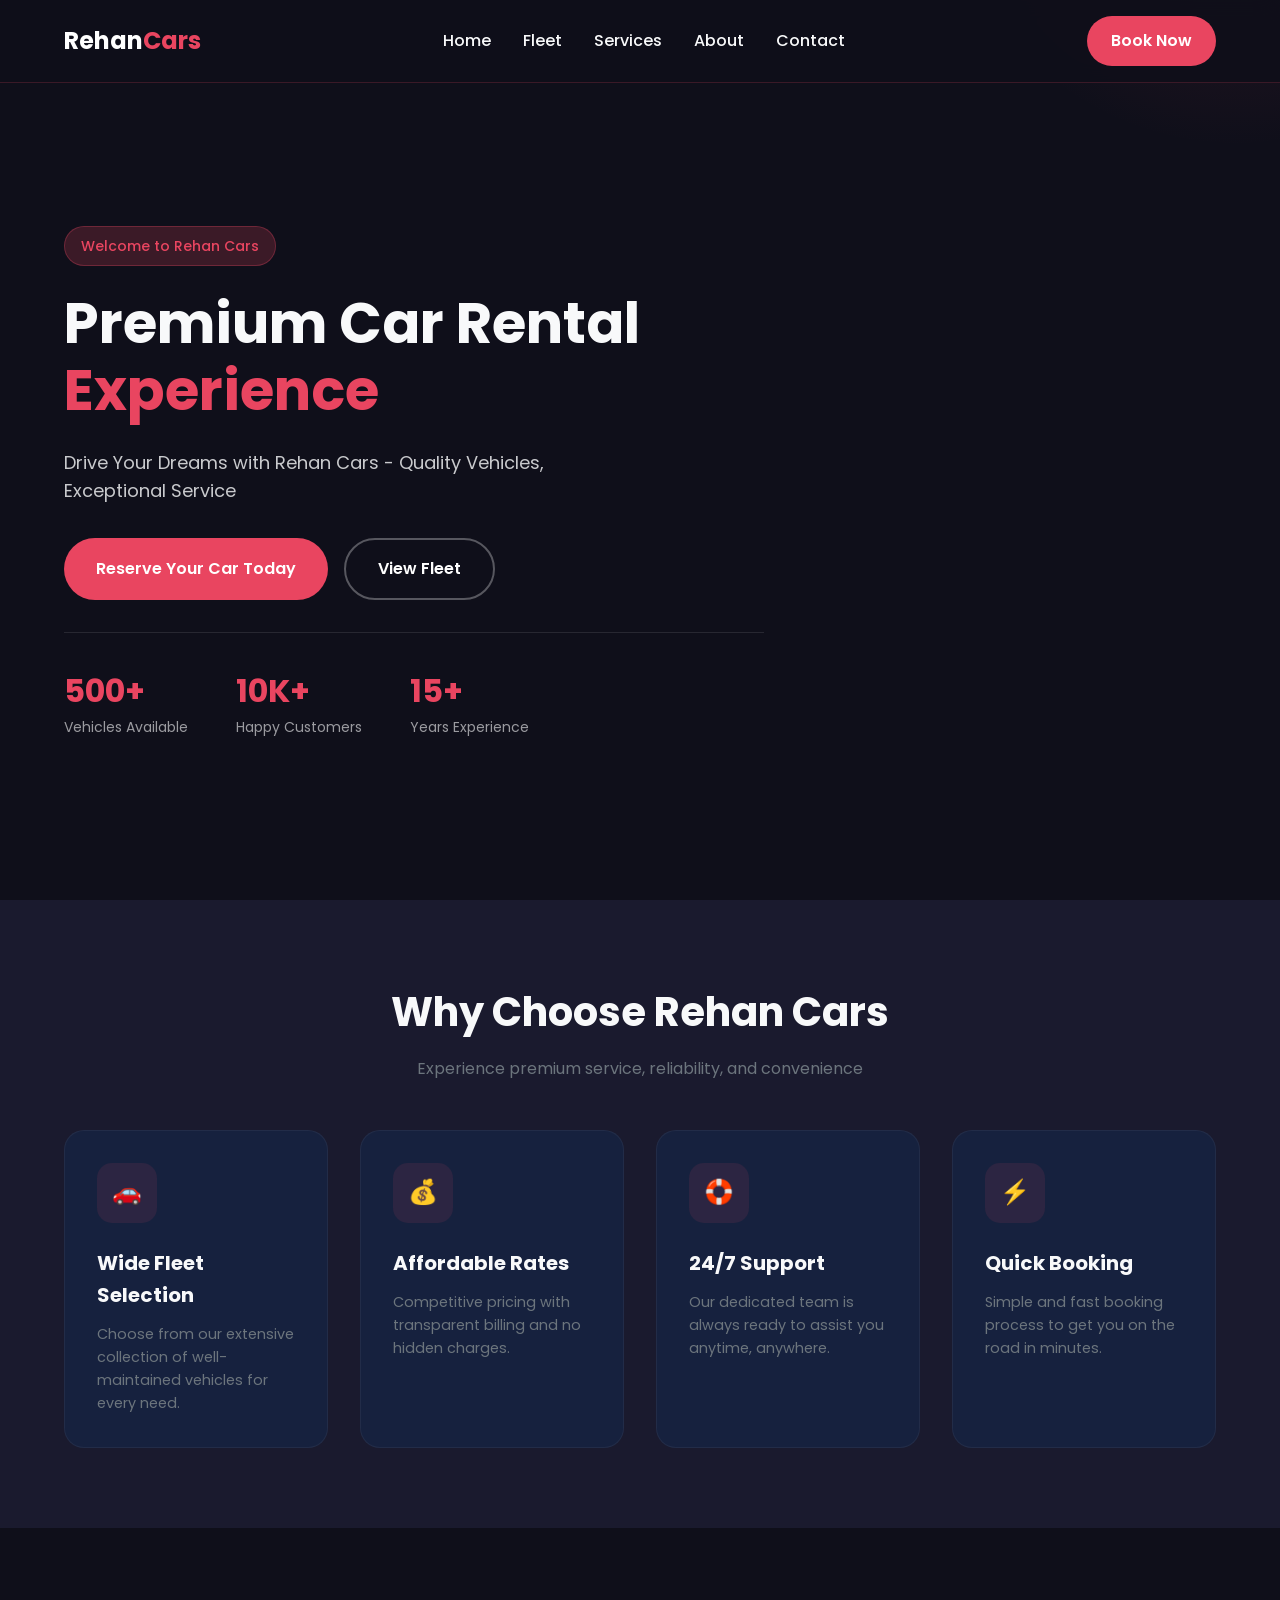
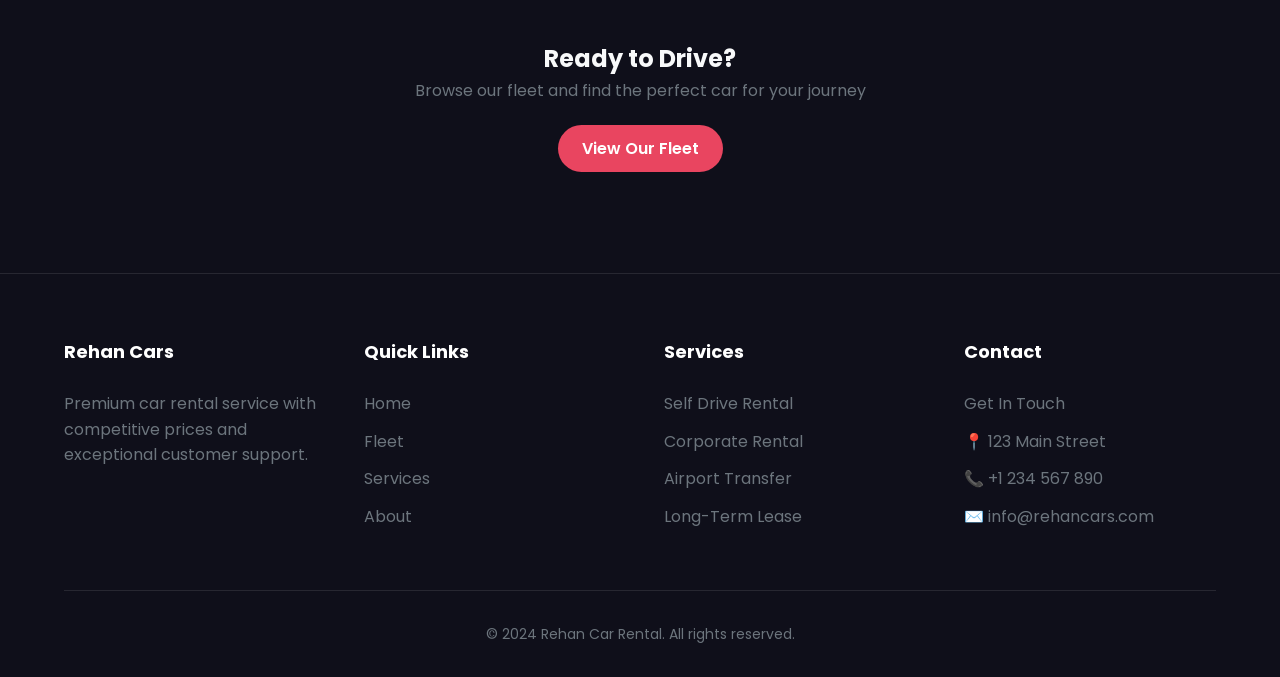
==== commit 8cd276c1: "index file create" ====
--- a/index.html
+++ b/index.html
@@ -3,24 +3,11 @@
 <head>
     <meta charset="UTF-8">
     <meta name="viewport" content="width=device-width, initial-scale=1.0">
-    <title>Rehan Car Rental - Premium Vehicle Solutions</title>
+    <title>Rehan Car Rental - Premium Vehicle Rentals</title>
     <link rel="preconnect" href="https://fonts.googleapis.com">
     <link rel="preconnect" href="https://fonts.gstatic.com" crossorigin>
     <link rel="stylesheet" href="style.css">
-    <link href="https://fonts.googleapis.com/css2?family=Sora:wght@300;400;500;600;700&display=swap" rel="stylesheet">
-    <style>
-        /* Home Page - Red Theme */
-        :root {
-            --primary: #1c1917;
-            --secondary: #292524;
-            --accent: #f43f5e;
-            --accent-light: #fb7185;
-            --light: #fafaf9;
-            --dark: #0c0a09;
-            --text-muted: #a8a29e;
-        }
-        body { font-family: 'Sora', sans-serif; }
-    </style>
+    <link href="https://fonts.googleapis.com/css2?family=Poppins:wght@300;400;500;600;700&display=swap" rel="stylesheet">
 </head>
 <body>
     <header>
@@ -39,25 +26,25 @@
 
     <section class="hero">
         <div class="hero-content">
-            <span class="hero-badge">Premium Car Rental</span>
-            <h1>Drive Your <span>Dreams</span> Today</h1>
-            <p>Experience luxury and comfort with our premium fleet. Your journey starts here with the best prices and exceptional service.</p>
+            <div class="hero-badge">Welcome to Rehan Cars</div>
+            <h1>Premium Car Rental <span>Experience</span></h1>
+            <p>Drive Your Dreams with Rehan Cars - Quality Vehicles, Exceptional Service</p>
             <div class="hero-buttons">
-                <a href="fleet.html" class="btn-primary">View Fleet →</a>
-                <a href="contact.html" class="btn-secondary">Contact Us</a>
+                <a href="contact.html" class="btn-primary">Reserve Your Car Today</a>
+                <a href="fleet.html" class="btn-secondary">View Fleet</a>
             </div>
             <div class="stats">
                 <div class="stat-item">
                     <h3>500+</h3>
-                    <p>Cars Available</p>
+                    <p>Vehicles Available</p>
                 </div>
                 <div class="stat-item">
                     <h3>10K+</h3>
                     <p>Happy Customers</p>
                 </div>
                 <div class="stat-item">
-                    <h3>24/7</h3>
-                    <p>Support</p>
+                    <h3>15+</h3>
+                    <p>Years Experience</p>
                 </div>
             </div>
         </div>
@@ -65,58 +52,38 @@
 
     <section class="section section-dark">
         <div class="section-header">
-            <h2>Why Choose Us</h2>
-            <p>We provide the best car rental experience with premium vehicles and exceptional service.</p>
+            <h2>Why Choose <span>Rehan Cars</span></h2>
+            <p>Experience premium service, reliability, and convenience</p>
         </div>
-        <div class="grid-3">
+        <div class="grid-4" style="max-width: 1200px; margin: 0 auto;">
             <div class="card">
                 <div class="card-icon">🚗</div>
-                <h3>Premium Fleet</h3>
-                <p>Choose from our wide selection of luxury, sports, and economy vehicles.</p>
+                <h3>Wide Fleet Selection</h3>
+                <p>Choose from our extensive collection of well-maintained vehicles for every need.</p>
             </div>
             <div class="card">
                 <div class="card-icon">💰</div>
-                <h3>Best Prices</h3>
-                <p>Competitive rates with no hidden fees. Transparent pricing always.</p>
+                <h3>Affordable Rates</h3>
+                <p>Competitive pricing with transparent billing and no hidden charges.</p>
             </div>
             <div class="card">
-                <div class="card-icon">🛡️</div>
-                <h3>Fully Insured</h3>
-                <p>All rentals include comprehensive insurance for your peace of mind.</p>
+                <div class="card-icon">🛟</div>
+                <h3>24/7 Support</h3>
+                <p>Our dedicated team is always ready to assist you anytime, anywhere.</p>
+            </div>
+            <div class="card">
+                <div class="card-icon">⚡</div>
+                <h3>Quick Booking</h3>
+                <p>Simple and fast booking process to get you on the road in minutes.</p>
             </div>
         </div>
     </section>
 
     <section class="section section-light">
-        <div class="section-header">
-            <h2>Popular Cars</h2>
-            <p>Our most rented vehicles this month.</p>
-        </div>
-        <div class="grid-3">
-            <div class="car-card">
-                <div class="car-image"><span class="car-badge">Popular</span></div>
-                <div class="car-info">
-                    <h3>Toyota Camry</h3>
-                    <div class="car-specs"><span>⚙️ Auto</span><span>⛽ Petrol</span><span>👤 5 Seats</span></div>
-                    <div class="car-price"><div class="price">$50<span>/day</span></div><a href="contact.html" class="book-btn">Book Now</a></div>
-                </div>
-            </div>
-            <div class="car-card">
-                <div class="car-image"><span class="car-badge">Featured</span></div>
-                <div class="car-info">
-                    <h3>Honda Accord</h3>
-                    <div class="car-specs"><span>⚙️ Auto</span><span>⛽ Hybrid</span><span>👤 5 Seats</span></div>
-                    <div class="car-price"><div class="price">$55<span>/day</span></div><a href="contact.html" class="book-btn">Book Now</a></div>
-                </div>
-            </div>
-            <div class="car-card">
-                <div class="car-image"><span class="car-badge">New</span></div>
-                <div class="car-info">
-                    <h3>Tesla Model 3</h3>
-                    <div class="car-specs"><span>⚙️ Auto</span><span>⚡ Electric</span><span>👤 5 Seats</span></div>
-                    <div class="car-price"><div class="price">$80<span>/day</span></div><a href="contact.html" class="book-btn">Book Now</a></div>
-                </div>
-            </div>
+        <div style="max-width: 800px; margin: 0 auto; text-align: center; padding: 2rem 5%;">
+            <h2>Ready to Drive?</h2>
+            <p style="color: var(--text-muted); margin-bottom: 2rem;">Browse our fleet and find the perfect car for your journey</p>
+            <a href="fleet.html" class="cta-btn">View Our Fleet</a>
         </div>
     </section>
 
@@ -124,7 +91,7 @@
         <div class="footer-grid">
             <div class="footer-col">
                 <h4>Rehan Cars</h4>
-                <p style="color: var(--text-muted);">Premium car rental service with the best prices and exceptional customer support.</p>
+                <p style="color: var(--text-muted);">Premium car rental service with competitive prices and exceptional customer support.</p>
             </div>
             <div class="footer-col">
                 <h4>Quick Links</h4>
@@ -136,386 +103,27 @@
                 </ul>
             </div>
             <div class="footer-col">
-                <h4>Contact</h4>
-                <ul>
-                    <li>📍 123 Main Street</li>
-                    <li>📞 +1 234 567 890</li>
-                    <li>✉️ info@rehancars.com</li>
-                </ul>
-            </div>
-        </div>
-        <div class="footer-bottom">
-            <p>© 2024 Rehan Car Rental. All rights reserved.</p>
-        </div>
-    </footer>
-</body>
-</html>
-                <li><a href="services.html">Services</a></li>
-                <li><a href="about.html">About</a></li>
-                <li><a href="contact.html">Contact</a></li>
-            </ul>
-        </nav>
-        <a href="fleet.html" class="cta-btn">Book Now</a>
-    </header>
-
-    <section class="hero">
-        <div class="hero-content">
-            <span class="hero-badge">🚀 Premium Car Rental</span>
-            <h1>Drive Your <span>Dreams</span> Today</h1>
-            <p>Experience the thrill of premium vehicles at unbeatable prices. From luxury sedans to sports cars, your perfect ride awaits.</p>
-            <div class="hero-buttons">
-                <a href="fleet.html" class="btn-primary">View Fleet →</a>
-                <a href="contact.html" class="btn-secondary">Contact Us</a>
-            </div>
-            <div class="hero-stats">
-                <div class="hero-stat">
-                    <h3>500+</h3>
-                    <p>Vehicles</p>
-                </div>
-                <div class="hero-stat">
-                    <h3>10K+</h3>
-                    <p>Customers</p>
-                </div>
-                <div class="hero-stat">
-                    <h3>15+</h3>
-                    <p>Years</p>
-                </div>
-            </div>
-        </div>
-    </section>
-
-    <section class="featured-section">
-        <div class="section-header">
-            <h2>Why Choose Rehan Cars</h2>
-            <p>Premium service, transparent pricing, unmatched quality</p>
-        </div>
-        <div class="featured-grid">
-            <div class="featured-card">
-                <div class="featured-icon">🚙</div>
-                <h3>Premium Fleet</h3>
-                <p>Curated selection of luxury vehicles from top manufacturers worldwide.</p>
-            </div>
-            <div class="featured-card">
-                <div class="featured-icon">💰</div>
-                <h3>Transparent Pricing</h3>
-                <p>No hidden fees. What you see is what you pay with our straightforward policy.</p>
-            </div>
-            <div class="featured-card">
-                <div class="featured-icon">⚡</div>
-                <h3>Quick Booking</h3>
-                <p>Book your dream car in minutes with our streamlined online system.</p>
-            </div>
-        </div>
-    </section>
-
-    <section class="booking-section">
-        <div class="booking-card">
-            <h2>Find Your Perfect Car</h2>
-            <p>Search through our premium fleet and book your ideal vehicle today.</p>
-            <form class="booking-form">
-                <select>
-                    <option>Select Car Type</option>
-                    <option>Luxury Sedan</option>
-                    <option>Sports Car</option>
-                    <option>SUV</option>
-                    <option>Electric</option>
-                </select>
-                <select>
-                    <option>Pick-up Location</option>
-                    <option>City Center</option>
-                    <option>Airport</option>
-                </select>
-                <input type="date" placeholder="Pick-up Date">
-                <button type="submit" class="search-btn">Search Cars</button>
-            </form>
-        </div>
-    </section>
-
-    <section class="testimonials-section">
-        <div class="section-header">
-            <h2>What Our Customers Say</h2>
-            <p>Trusted by thousands of happy customers</p>
-        </div>
-        <div class="testimonials-grid">
-            <div class="testimonial-card">
-                <div class="stars">★★★★★</div>
-                <p>"Amazing service! The car was in perfect condition and the staff was incredibly helpful. Will definitely rent again."</p>
-                <div class="testimonial-author">
-                    <div class="testimonial-avatar">👤</div>
-                    <div>
-                        <h4>John Smith</h4>
-                        <span>Business Traveler</span>
-                    </div>
-                </div>
-            </div>
-            <div class="testimonial-card">
-                <div class="stars">★★★★★</div>
-                <p>"Best car rental experience I've ever had. The booking process was smooth and the vehicle exceeded my expectations."</p>
-                <div class="testimonial-author">
-                    <div class="testimonial-avatar">👤</div>
-                    <div>
-                        <h4>Sarah Johnson</h4>
-                        <span>Tourist</span>
-                    </div>
-                </div>
-            </div>
-            <div class="testimonial-card">
-                <div class="stars">★★★★★</div>
-                <p>"Professional and reliable. We've been using Rehan Cars for our corporate needs for years. Highly recommended!"</p>
-                <div class="testimonial-author">
-                    <div class="testimonial-avatar">👤</div>
-                    <div>
-                        <h4>Mike Williams</h4>
-                        <span>Corporate Client</span>
-                    </div>
-                </div>
-            </div>
-        </div>
-    </section>
-
-    <footer>
-        <p>© 2026 Rehan Car Rental. All rights reserved.</p>
-    </footer>
-</body>
-</html>
-            <p>Experience luxury and performance with our premium fleet of vehicles. From executive sedans to sports cars, we have the perfect ride for every occasion.</p>
-            <div class="hero-buttons">
-                <a href="#fleet" class="btn-primary">Explore Fleet →</a>
-                <a href="#contact" class="btn-secondary">Contact Us</a>
-            </div>
-            <div class="stats">
-                <div class="stat-item">
-                    <h3>500+</h3>
-                    <p>Vehicles Available</p>
-                </div>
-                <div class="stat-item">
-                    <h3>10K+</h3>
-                    <p>Happy Customers</p>
-                </div>
-                <div class="stat-item">
-                    <h3>24/7</h3>
-                    <p>Support Available</p>
-                </div>
-            </div>
-        </div>
-    </section>
-
-    <!-- Features Section -->
-    <section class="features" id="services">
-        <div class="section-header">
-            <h2>Why Choose Us</h2>
-            <p>We provide premium car rental services with unmatched quality and customer satisfaction.</p>
-        </div>
-        <div class="features-grid">
-            <div class="feature-card">
-                <div class="feature-icon">🚙</div>
-                <h3>Premium Fleet</h3>
-                <p>Choose from our curated selection of luxury vehicles from top manufacturers worldwide.</p>
-            </div>
-            <div class="feature-card">
-                <div class="feature-icon">💰</div>
-                <h3>Transparent Pricing</h3>
-                <p>No hidden fees. What you see is what you pay with our straightforward pricing policy.</p>
-            </div>
-            <div class="feature-card">
-                <div class="feature-icon">⚡</div>
-                <h3>Quick Booking</h3>
-                <p>Book your dream car in minutes with our streamlined online reservation system.</p>
-            </div>
-            <div class="feature-card">
-                <div class="feature-icon">🔧</div>
-                <h3>Well Maintained</h3>
-                <p>Every vehicle undergoes rigorous maintenance checks ensuring safety and performance.</p>
-            </div>
-        </div>
-    </section>
-
-    <!-- Fleet Section -->
-    <section class="fleet" id="fleet">
-        <div class="section-header">
-            <h2>Our Fleet</h2>
-            <p>Discover our premium collection of vehicles tailored to your needs.</p>
-        </div>
-        <div class="fleet-grid">
-            <div class="car-card">
-                <div class="car-image">
-                    <span class="car-badge">Popular</span>
-                </div>
-                <div class="car-info">
-                    <h3>Mercedes-Benz S-Class</h3>
-                    <div class="car-specs">
-                        <span>🚗 Automatic</span>
-                        <span>⛽ Petrol</span>
-                        <span>👤 4 Seats</span>
-                    </div>
-                    <div class="car-price">
-                        <div class="price">$150<span>/day</span></div>
-                        <button class="book-btn">Book Now</button>
-                    </div>
-                </div>
-            </div>
-            <div class="car-card">
-                <div class="car-image">
-                    <span class="car-badge">Luxury</span>
-                </div>
-                <div class="car-info">
-                    <h3>BMW 7 Series</h3>
-                    <div class="car-specs">
-                        <span>🚗 Automatic</span>
-                        <span>⛽ Petrol</span>
-                        <span>👤 4 Seats</span>
-                    </div>
-                    <div class="car-price">
-                        <div class="price">$140<span>/day</span></div>
-                        <button class="book-btn">Book Now</button>
-                    </div>
-                </div>
-            </div>
-            <div class="car-card">
-                <div class="car-image">
-                    <span class="car-badge">Sports</span>
-                </div>
-                <div class="car-info">
-                    <h3>Porsche 911</h3>
-                    <div class="car-specs">
-                        <span>🚗 Automatic</span>
-                        <span>⛽ Petrol</span>
-                        <span>👤 2 Seats</span>
-                    </div>
-                    <div class="car-price">
-                        <div class="price">$250<span>/day</span></div>
-                        <button class="book-btn">Book Now</button>
-                    </div>
-                </div>
-            </div>
-            <div class="car-card">
-                <div class="car-image">
-                    <span class="car-badge">SUV</span>
-                </div>
-                <div class="car-info">
-                    <h3>Range Rover Sport</h3>
-                    <div class="car-specs">
-                        <span>🚗 Automatic</span>
-                        <span>⛽ Diesel</span>
-                        <span>👤 5 Seats</span>
-                    </div>
-                    <div class="car-price">
-                        <div class="price">$180<span>/day</span></div>
-                        <button class="book-btn">Book Now</button>
-                    </div>
-                </div>
-            </div>
-            <div class="car-card">
-                <div class="car-image">
-                    <span class="car-badge">Executive</span>
-                </div>
-                <div class="car-info">
-                    <h3>Audi A8 L</h3>
-                    <div class="car-specs">
-                        <span>🚗 Automatic</span>
-                        <span>⛽ Petrol</span>
-                        <span>👤 4 Seats</span>
-                    </div>
-                    <div class="car-price">
-                        <div class="price">$130<span>/day</span></div>
-                        <button class="book-btn">Book Now</button>
-                    </div>
-                </div>
-            </div>
-            <div class="car-card">
-                <div class="car-image">
-                    <span class="car-badge">Electric</span>
-                </div>
-                <div class="car-info">
-                    <h3>Tesla Model S</h3>
-                    <div class="car-specs">
-                        <span>🚗 Automatic</span>
-                        <span>⚡ Electric</span>
-                        <span>👤 5 Seats</span>
-                    </div>
-                    <div class="car-price">
-                        <div class="price">$160<span>/day</span></div>
-                        <button class="book-btn">Book Now</button>
-                    </div>
-                </div>
-            </div>
-        </div>
-    </section>
-
-    <!-- Why Choose Us -->
-    <section class="why-us">
-        <div class="section-header">
-            <h2>Our Services</h2>
-            <p>Comprehensive car rental solutions for all your needs.</p>
-        </div>
-        <div class="why-grid">
-            <div class="why-item">
-                <div class="why-icon">🏢</div>
-                <h3>Corporate Rentals</h3>
-                <p>Tailored solutions for businesses with flexible terms and dedicated account managers.</p>
-            </div>
-            <div class="why-item">
-                <div class="why-icon">💒</div>
-                <h3>Wedding Services</h3>
-                <p>Make your special day unforgettable with our luxury wedding car fleet.</p>
-            </div>
-            <div class="why-item">
-                <div class="why-icon">✈️</div>
-                <h3>Airport Transfers</h3>
-                <p>Reliable pickup and drop-off services for seamless travel experience.</p>
-            </div>
-            <div class="why-item">
-                <div class="why-icon">🎯</div>
-                <h3>Self Drive</h3>
-                <p>Freedom to explore at your own pace with our flexible self-drive packages.</p>
-            </div>
-        </div>
-    </section>
-
-    <!-- CTA Section -->
-    <section class="cta-section" id="contact">
-        <h2>Ready to Hit the Road?</h2>
-        <p>Book your dream car today and experience the thrill of driving premium vehicles.</p>
-        <a href="tel:+1234567890" class="btn-primary">Call Now: +1 234 567 890</a>
-    </section>
-
-    <!-- Footer -->
-    <footer>
-        <div class="footer-grid">
-            <div class="footer-col">
-                <h4>Rehan Cars</h4>
-                <p style="color: var(--text-muted); font-size: 0.9rem;">Your trusted partner for premium car rental experiences. Quality service since 2010.</p>
-            </div>
-            <div class="footer-col">
-                <h4>Quick Links</h4>
-                <ul>
-                    <li><a href="#home">Home</a></li>
-                    <li><a href="#fleet">Fleet</a></li>
-                    <li><a href="#services">Services</a></li>
-                    <li><a href="#about">About Us</a></li>
-                </ul>
-            </div>
-            <div class="footer-col">
                 <h4>Services</h4>
                 <ul>
-                    <li><a href="#">Self Drive</a></li>
-                    <li><a href="#">Corporate Rental</a></li>
-                    <li><a href="#">Wedding Cars</a></li>
-                    <li><a href="#">Airport Transfer</a></li>
+                    <li><a href="services.html">Self Drive Rental</a></li>
+                    <li><a href="services.html">Corporate Rental</a></li>
+                    <li><a href="services.html">Airport Transfer</a></li>
+                    <li><a href="services.html">Long-Term Lease</a></li>
                 </ul>
             </div>
             <div class="footer-col">
                 <h4>Contact</h4>
                 <ul>
-                    <li><a href="tel:+1234567890">+1 234 567 890</a></li>
-                    <li><a href="mailto:info@rehancars.com">info@rehancars.com</a></li>
-                    <li><a href="#">123 Main Street, City</a></li>
+                    <li><a href="contact.html">Get In Touch</a></li>
+                    <li><a href="contact.html">📍 123 Main Street</a></li>
+                    <li><a href="tel:+1234567890">📞 +1 234 567 890</a></li>
+                    <li><a href="mailto:info@rehancars.com">✉️ info@rehancars.com</a></li>
                 </ul>
             </div>
         </div>
         <div class="footer-bottom">
-            <p>© 2026 Rehan Car Rental. All rights reserved.</p>
+            <p>&copy; 2024 Rehan Car Rental. All rights reserved.</p>
         </div>
     </footer>
 </body>
-</html>+</html>
--- a/style.css
+++ b/style.css
@@ -237,217 +237,6 @@
     .contact-form { padding: 1.5rem; }
 }
 @media (max-width: 480px) { .hero h1 { font-size: 2rem; } .stat-item h3 { font-size: 1.5rem; } .car-specs { flex-direction: column; gap: 0.5rem; } }
-    background: var(--accent);
-    color: var(--white);
-    padding: 0.75rem 1.5rem;
-    border: none;
-    border-radius: 50px;
-    font-weight: 600;
-    transition: all 0.3s;
-}
-
-.cta-btn:hover {
-    transform: translateY(-2px);
-    box-shadow: 0 10px 30px rgba(233, 69, 96, 0.4);
-}
-
-/* Hero Section */
-.hero {
-    min-height: 100vh;
-    display: flex;
-    align-items: center;
-    padding: 8rem 5% 4rem;
-    background: linear-gradient(rgba(15, 15, 26, 0.8), rgba(15, 15, 26, 0.9)),
-                url('https://images.unsplash.com/photo-1503376780353-7e6692767b70?w=1920') center/cover;
-    position: relative;
-    overflow: hidden;
-}
-
-.hero::before {
-    content: '';
-    position: absolute;
-    top: -50%;
-    right: -20%;
-    width: 600px;
-    height: 600px;
-    background: radial-gradient(circle, rgba(233, 69, 96, 0.15) 0%, transparent 70%);
-    animation: pulse 8s infinite;
-}
-
-@keyframes pulse {
-    0%, 100% { transform: scale(1); opacity: 0.5; }
-    50% { transform: scale(1.2); opacity: 0.8; }
-}
-
-.hero-content {
-    max-width: 700px;
-    position: relative;
-    z-index: 1;
-}
-
-.hero-badge {
-    display: inline-block;
-    background: rgba(233, 69, 96, 0.2);
-    color: var(--accent);
-    padding: 0.5rem 1rem;
-    border-radius: 50px;
-    font-size: 0.875rem;
-    font-weight: 500;
-    margin-bottom: 1.5rem;
-    border: 1px solid rgba(233, 69, 96, 0.3);
-}
-
-.hero h1 {
-    font-size: 3.5rem;
-    font-weight: 700;
-    line-height: 1.2;
-    margin-bottom: 1.5rem;
-}
-
-.hero h1 span {
-    color: var(--accent);
-}
-
-.hero p {
-    font-size: 1.125rem;
-    color: rgba(248, 249, 250, 0.8);
-    margin-bottom: 2rem;
-    max-width: 500px;
-}
-
-.hero-buttons {
-    display: flex;
-    gap: 1rem;
-    flex-wrap: wrap;
-}
-
-.btn-primary {
-    background: var(--accent);
-    color: var(--white);
-    padding: 1rem 2rem;
-    border: none;
-    border-radius: 50px;
-    font-weight: 600;
-    font-size: 1rem;
-    transition: all 0.3s;
-    display: inline-flex;
-    align-items: center;
-    gap: 0.5rem;
-}
-
-.btn-primary:hover {
-    transform: translateY(-2px);
-    box-shadow: 0 15px 40px rgba(233, 69, 96, 0.4);
-}
-
-.btn-secondary {
-    background: transparent;
-    color: var(--white);
-    padding: 1rem 2rem;
-    border: 2px solid rgba(255, 255, 255, 0.3);
-    border-radius: 50px;
-    font-weight: 600;
-    font-size: 1rem;
-    transition: all 0.3s;
-}
-
-.btn-secondary:hover {
-    background: rgba(255, 255, 255, 0.1);
-    border-color: var(--white);
-}
-
-/* Stats */
-.stats {
-    display: flex;
-    gap: 3rem;
-    margin-top: 3rem;
-    padding-top: 2rem;
-    border-top: 1px solid rgba(255, 255, 255, 0.1);
-}
-
-.stat-item h3 {
-    font-size: 2rem;
-    color: var(--accent);
-    font-weight: 700;
-}
-
-.stat-item p {
-    font-size: 0.875rem;
-    color: rgba(248, 249, 250, 0.6);
-    margin: 0;
-}
-
-/* Section Styles */
-.features,
-.fleet,
-.why-us,
-.cta-section {
-    padding: 5rem 5%;
-}
-
-.features {
-    background: var(--primary);
-}
-
-.fleet {
-    background: var(--dark);
-}
-
-.why-us {
-    background: var(--secondary);
-}
-
-.cta-section {
-    background: linear-gradient(135deg, var(--accent) 0%, #c73e54 100%);
-    text-align: center;
-}
-
-.section-header {
-    text-align: center;
-    margin-bottom: 4rem;
-}
-
-.section-header h2 {
-    font-size: 2.5rem;
-    font-weight: 700;
-    margin-bottom: 1rem;
-}
-
-.section-header p {
-    color: var(--text-muted);
-    max-width: 600px;
-    margin: 0 auto;
-}
-
-/* Features Grid */
-.features-grid {
-    display: grid;
-    grid-template-columns: repeat(auto-fit, minmax(280px, 1fr));
-    gap: 2rem;
-    max-width: 1200px;
-    margin: 0 auto;
-}
-
-.feature-card {
-    background: var(--secondary);
-    padding: 2rem;
-    border-radius: 20px;
-    transition: all 0.3s;
-    border: 1px solid rgba(255, 255, 255, 0.05);
-}
-
-.feature-card:hover {
-    transform: translateY(-10px);
-    border-color: var(--accent);
-}
-
-.feature-icon {
-    width: 60px;
-    height: 60px;
-    background: rgba(233, 69, 96, 0.1);
-    border-radius: 15px;
-    display: flex;
-    align-items: center;
     justify-content: center;
     margin-bottom: 1.5rem;
     font-size: 1.5rem;
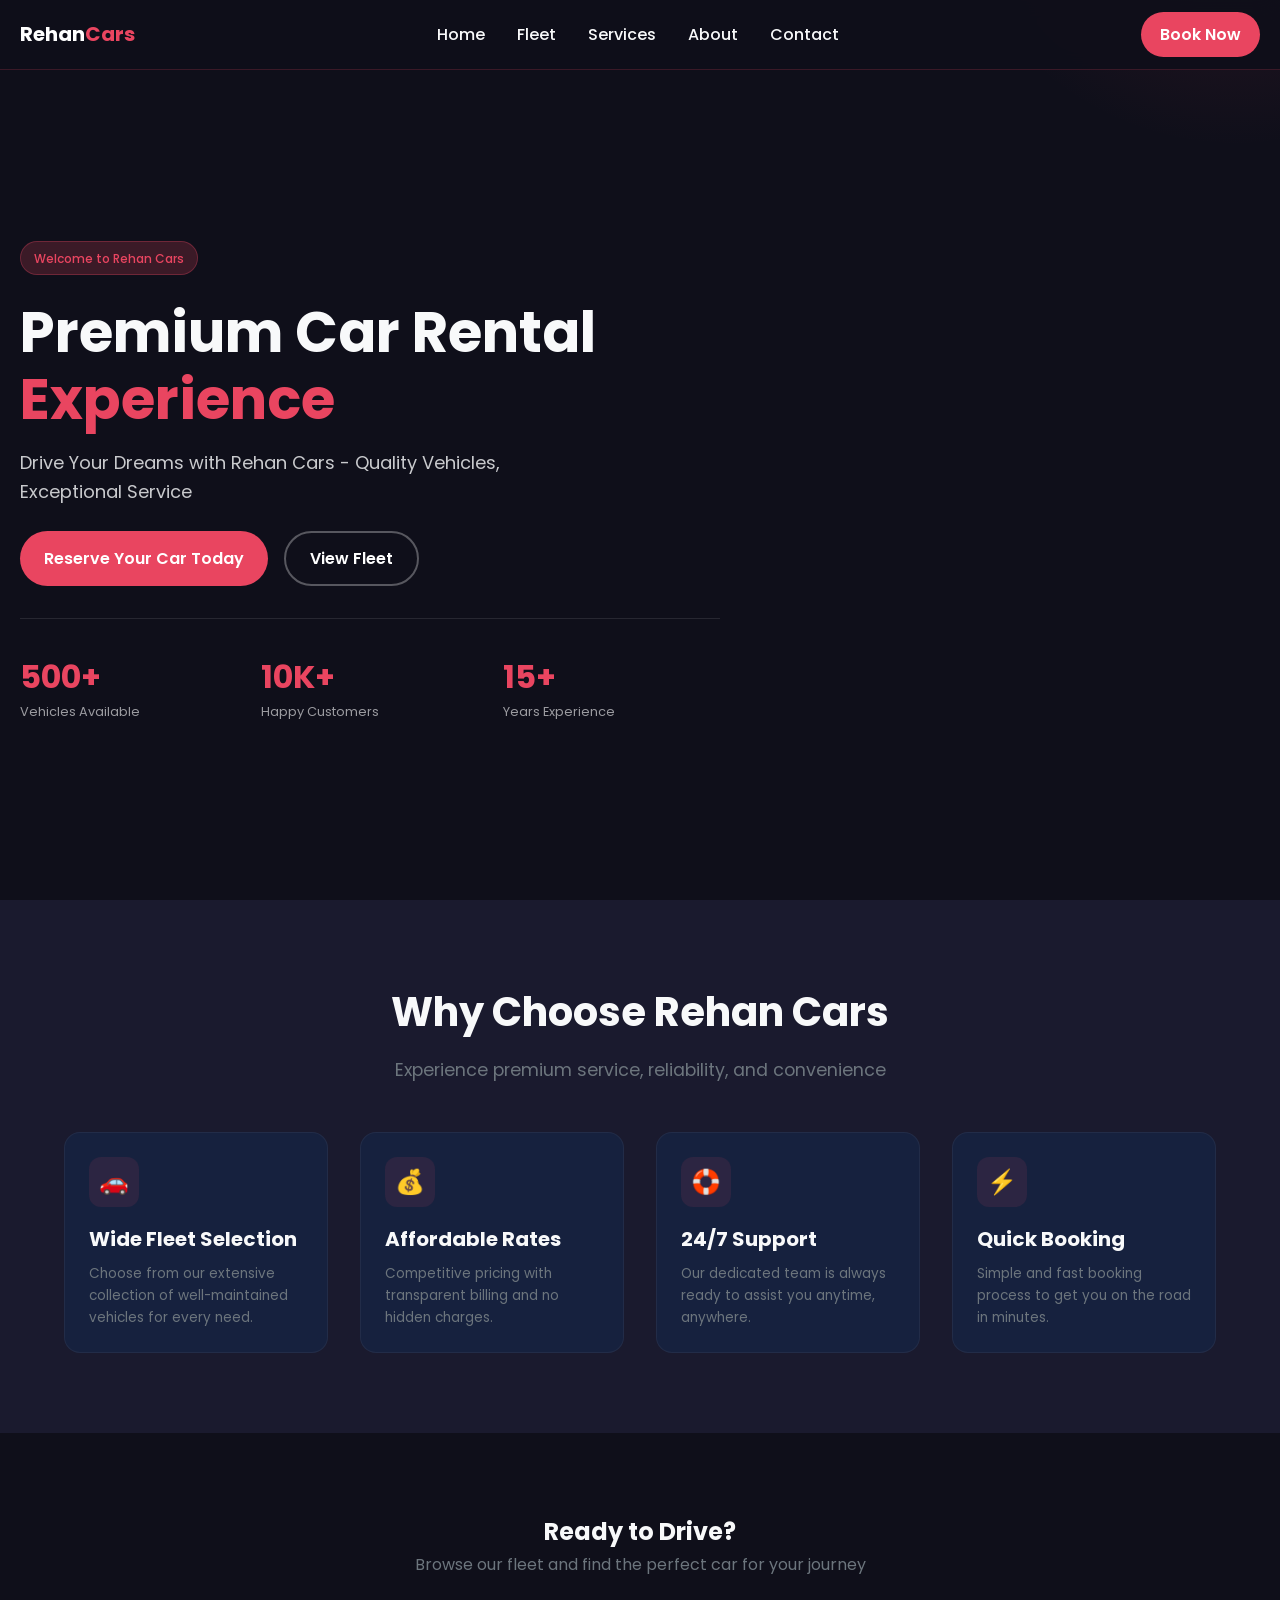
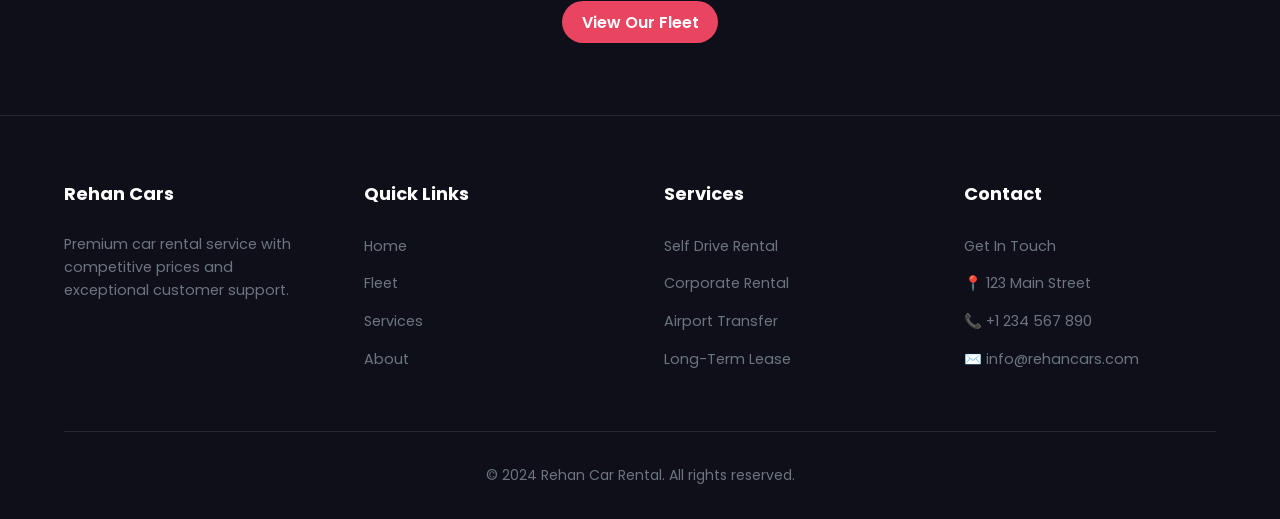
==== commit 35f9731b: "comment" ====
--- a/index.html
+++ b/index.html
@@ -21,8 +21,21 @@
                 <li><a href="contact.html">Contact</a></li>
             </ul>
         </nav>
+        <div class="hamburger" onclick="toggleMenu()">
+            <span></span>
+            <span></span>
+            <span></span>
+        </div>
         <a href="contact.html" class="cta-btn">Book Now</a>
     </header>
+
+    <nav class="mobile-nav" id="mobileNav">
+        <a href="index.html" class="active">Home</a>
+        <a href="fleet.html">Fleet</a>
+        <a href="services.html">Services</a>
+        <a href="about.html">About</a>
+        <a href="contact.html">Contact</a>
+    </nav>
 
     <section class="hero">
         <div class="hero-content">
@@ -80,7 +93,7 @@
     </section>
 
     <section class="section section-light">
-        <div style="max-width: 800px; margin: 0 auto; text-align: center; padding: 2rem 5%;">
+        <div style="max-width: 800px; margin: 0 auto; text-align: center; padding: 0 1.25rem;">
             <h2>Ready to Drive?</h2>
             <p style="color: var(--text-muted); margin-bottom: 2rem;">Browse our fleet and find the perfect car for your journey</p>
             <a href="fleet.html" class="cta-btn">View Our Fleet</a>
@@ -91,7 +104,7 @@
         <div class="footer-grid">
             <div class="footer-col">
                 <h4>Rehan Cars</h4>
-                <p style="color: var(--text-muted);">Premium car rental service with competitive prices and exceptional customer support.</p>
+                <p style="color: var(--text-muted); font-size: 0.9rem;">Premium car rental service with competitive prices and exceptional customer support.</p>
             </div>
             <div class="footer-col">
                 <h4>Quick Links</h4>
@@ -125,5 +138,22 @@
             <p>&copy; 2024 Rehan Car Rental. All rights reserved.</p>
         </div>
     </footer>
+
+    <script>
+        function toggleMenu() {
+            const hamburger = document.querySelector('.hamburger');
+            const mobileNav = document.getElementById('mobileNav');
+            hamburger.classList.toggle('active');
+            mobileNav.classList.toggle('active');
+        }
+
+        // Close menu when a link is clicked
+        document.querySelectorAll('.mobile-nav a').forEach(link => {
+            link.addEventListener('click', () => {
+                document.querySelector('.hamburger').classList.remove('active');
+                document.getElementById('mobileNav').classList.remove('active');
+            });
+        });
+    </script>
 </body>
 </html>
--- a/style.css
+++ b/style.css
@@ -37,31 +37,130 @@
     z-index: 1000;
     background: rgba(15, 15, 26, 0.95);
     backdrop-filter: blur(10px);
-    padding: 1rem 5%;
+    padding: 0.75rem 1.25rem;
     display: flex;
     justify-content: space-between;
     align-items: center;
     border-bottom: 1px solid rgba(233, 69, 96, 0.2);
 }
 
-.logo { font-size: 1.5rem; font-weight: 700; color: var(--white); }
+.logo { font-size: 1.25rem; font-weight: 700; color: var(--white); }
 .logo span { color: var(--accent); }
 
-nav ul { display: flex; gap: 2rem; }
-nav a { color: var(--light); font-weight: 500; transition: color 0.3s; position: relative; }
-nav a::after { content: ''; position: absolute; bottom: -5px; left: 0; width: 0; height: 2px; background: var(--accent); transition: width 0.3s; }
+/* Hamburger Menu */
+.hamburger {
+    display: none;
+    flex-direction: column;
+    cursor: pointer;
+    gap: 0.4rem;
+}
+
+.hamburger span {
+    width: 25px;
+    height: 3px;
+    background: var(--white);
+    border-radius: 2px;
+    transition: all 0.3s ease;
+}
+
+.hamburger.active span:nth-child(1) {
+    transform: rotate(45deg) translate(8px, 8px);
+}
+
+.hamburger.active span:nth-child(2) {
+    opacity: 0;
+}
+
+.hamburger.active span:nth-child(3) {
+    transform: rotate(-45deg) translate(8px, -8px);
+}
+
+nav {
+    display: flex;
+    align-items: center;
+    flex: 1;
+    justify-content: center;
+}
+
+nav ul { 
+    display: flex; 
+    gap: 2rem; 
+    list-style: none;
+}
+
+nav a { 
+    color: var(--light); 
+    font-weight: 500; 
+    transition: color 0.3s; 
+    position: relative; 
+}
+
+nav a::after { 
+    content: ''; 
+    position: absolute; 
+    bottom: -5px; 
+    left: 0; 
+    width: 0; 
+    height: 2px; 
+    background: var(--accent); 
+    transition: width 0.3s; 
+}
+
 nav a:hover { color: var(--accent); }
 nav a:hover::after { width: 100%; }
 
-.cta-btn { background: var(--accent); color: var(--white); padding: 0.75rem 1.5rem; border-radius: 50px; font-weight: 600; transition: all 0.3s; }
-.cta-btn:hover { transform: translateY(-2px); box-shadow: 0 10px 30px rgba(233, 69, 96, 0.4); }
+/* Mobile Menu */
+.mobile-nav {
+    display: none;
+    position: absolute;
+    top: 100%;
+    left: 0;
+    right: 0;
+    background: rgba(15, 15, 26, 0.98);
+    backdrop-filter: blur(10px);
+    flex-direction: column;
+    padding: 1rem;
+    border-bottom: 1px solid rgba(233, 69, 96, 0.2);
+}
+
+.mobile-nav.active {
+    display: flex;
+}
+
+.mobile-nav a {
+    padding: 0.75rem 1rem;
+    color: var(--light);
+    font-weight: 500;
+    transition: all 0.3s;
+}
+
+.mobile-nav a:hover {
+    color: var(--accent);
+    background: rgba(233, 69, 96, 0.1);
+    border-radius: 8px;
+}
+
+.cta-btn { 
+    background: var(--accent); 
+    color: var(--white); 
+    padding: 0.6rem 1.2rem; 
+    border-radius: 50px; 
+    font-weight: 600; 
+    transition: all 0.3s;
+    white-space: nowrap;
+}
+
+.cta-btn:hover { 
+    transform: translateY(-2px); 
+    box-shadow: 0 10px 30px rgba(233, 69, 96, 0.4); 
+}
 
 /* HERO */
 .hero {
     min-height: 100vh;
     display: flex;
     align-items: center;
-    padding: 8rem 5% 4rem;
+    padding: 7rem 1.25rem 3rem;
     background: linear-gradient(rgba(15, 15, 26, 0.85), rgba(15, 15, 26, 0.9)),
                 url('https://images.unsplash.com/photo-1503376780353-7e6692767b70?w=1920') center/cover;
     position: relative;
@@ -87,33 +186,89 @@
     display: inline-block;
     background: rgba(233, 69, 96, 0.2);
     color: var(--accent);
-    padding: 0.5rem 1rem;
+    padding: 0.4rem 0.8rem;
     border-radius: 50px;
-    font-size: 0.875rem;
+    font-size: 0.75rem;
     font-weight: 500;
     margin-bottom: 1.5rem;
     border: 1px solid rgba(233, 69, 96, 0.3);
 }
 
-.hero h1 { font-size: 3.5rem; font-weight: 700; line-height: 1.2; margin-bottom: 1.5rem; }
+.hero h1 { 
+    font-size: clamp(1.5rem, 8vw, 3.5rem); 
+    font-weight: 700; 
+    line-height: 1.2; 
+    margin-bottom: 1rem; 
+}
+
 .hero h1 span { color: var(--accent); }
-.hero p { font-size: 1.125rem; color: rgba(248, 249, 250, 0.8); margin-bottom: 2rem; max-width: 500px; }
+
+.hero p { 
+    font-size: clamp(0.9rem, 2.5vw, 1.125rem); 
+    color: rgba(248, 249, 250, 0.8); 
+    margin-bottom: 1.5rem; 
+    max-width: 500px; 
+}
 
 .hero-buttons { display: flex; gap: 1rem; flex-wrap: wrap; margin-bottom: 2rem; }
 
-.btn-primary { background: var(--accent); color: var(--white); padding: 1rem 2rem; border-radius: 50px; font-weight: 600; transition: all 0.3s; display: inline-flex; align-items: center; gap: 0.5rem; }
-.btn-primary:hover { transform: translateY(-2px); box-shadow: 0 15px 40px rgba(233, 69, 96, 0.4); }
-
-.btn-secondary { background: transparent; color: var(--white); padding: 1rem 2rem; border: 2px solid rgba(255, 255, 255, 0.3); border-radius: 50px; font-weight: 600; transition: all 0.3s; }
-.btn-secondary:hover { background: rgba(255, 255, 255, 0.1); border-color: var(--white); }
-
-.stats { display: flex; gap: 3rem; margin-top: 2rem; padding-top: 2rem; border-top: 1px solid rgba(255, 255, 255, 0.1); }
-.stat-item h3 { font-size: 2rem; color: var(--accent); font-weight: 700; }
-.stat-item p { font-size: 0.875rem; color: rgba(248, 249, 250, 0.6); margin: 0; }
+.btn-primary, .btn-secondary {
+    padding: 0.8rem 1.5rem;
+    border-radius: 50px;
+    font-weight: 600;
+    font-size: clamp(0.85rem, 2vw, 1rem);
+    transition: all 0.3s;
+    white-space: nowrap;
+}
+
+.btn-primary { 
+    background: var(--accent); 
+    color: var(--white); 
+    display: inline-flex; 
+    align-items: center; 
+    gap: 0.5rem; 
+}
+
+.btn-primary:hover { 
+    transform: translateY(-2px); 
+    box-shadow: 0 15px 40px rgba(233, 69, 96, 0.4); 
+}
+
+.btn-secondary { 
+    background: transparent; 
+    color: var(--white); 
+    border: 2px solid rgba(255, 255, 255, 0.3); 
+}
+
+.btn-secondary:hover { 
+    background: rgba(255, 255, 255, 0.1); 
+    border-color: var(--white); 
+}
+
+.stats { 
+    display: grid;
+    grid-template-columns: repeat(auto-fit, minmax(120px, 1fr));
+    gap: 1.5rem; 
+    margin-top: 2rem; 
+    padding-top: 2rem; 
+    border-top: 1px solid rgba(255, 255, 255, 0.1); 
+}
+
+.stat-item h3 { 
+    font-size: clamp(1.25rem, 5vw, 2rem); 
+    color: var(--accent); 
+    font-weight: 700; 
+}
+
+.stat-item p { 
+    font-size: 0.8rem; 
+    color: rgba(248, 249, 250, 0.6); 
+    margin: 0; 
+}
 
 /* PAGE HEADER */
 .page-header {
-    padding: 10rem 5% 4rem;
+    padding: 7rem 1.25rem 3rem;
     background: linear-gradient(rgba(15, 15, 26, 0.9), var(--dark)),
                 url('https://images.unsplash.com/photo-1492144534655-ae79c964c9d7?w=1920') center/cover;
     text-align: center;
@@ -131,112 +286,643 @@
 }
 
 .page-header > * { position: relative; z-index: 1; }
-.page-header h1 { font-size: 3rem; font-weight: 700; margin-bottom: 1rem; }
-.page-header p { color: var(--text-muted); font-size: 1.1rem; max-width: 600px; margin: 0 auto; }
+
+.page-header h1 { 
+    font-size: clamp(1.75rem, 7vw, 3rem); 
+    font-weight: 700; 
+    margin-bottom: 1rem; 
+}
+
+.page-header p { 
+    color: var(--text-muted); 
+    font-size: clamp(0.9rem, 2.5vw, 1.1rem); 
+    max-width: 600px; 
+    margin: 0 auto; 
+}
 
 /* SECTIONS */
-.section { padding: 5rem 5%; }
+.section { 
+    padding: 3rem 1.25rem; 
+}
+
+@media (min-width: 768px) {
+    .section { padding: 5rem 5%; }
+}
+
 .section-dark { background: var(--primary); }
 .section-light { background: var(--dark); }
-.section-header { text-align: center; margin-bottom: 3rem; }
-.section-header h2 { font-size: 2.5rem; font-weight: 700; margin-bottom: 0.75rem; }
-.section-header p { color: var(--text-muted); max-width: 600px; margin: 0 auto; }
+
+.section-header { 
+    text-align: center; 
+    margin-bottom: 3rem; 
+}
+
+.section-header h2 { 
+    font-size: clamp(1.5rem, 5vw, 2.5rem); 
+    font-weight: 700; 
+    margin-bottom: 0.75rem; 
+}
+
+.section-header p { 
+    color: var(--text-muted); 
+    font-size: clamp(0.9rem, 2vw, 1.1rem);
+    max-width: 600px; 
+    margin: 0 auto; 
+}
 
 /* GRIDS */
-.grid-3 { display: grid; grid-template-columns: repeat(auto-fit, minmax(300px, 1fr)); gap: 2rem; max-width: 1200px; margin: 0 auto; }
-.grid-4 { display: grid; grid-template-columns: repeat(auto-fit, minmax(250px, 1fr)); gap: 2rem; max-width: 1200px; margin: 0 auto; }
+.grid-3 { 
+    display: grid; 
+    grid-template-columns: repeat(auto-fit, minmax(250px, 1fr)); 
+    gap: 1.5rem; 
+    max-width: 1200px; 
+    margin: 0 auto; 
+}
+
+.grid-4 { 
+    display: grid; 
+    grid-template-columns: repeat(auto-fit, minmax(220px, 1fr)); 
+    gap: 1.5rem; 
+    max-width: 1200px; 
+    margin: 0 auto; 
+}
+
+@media (min-width: 768px) {
+    .grid-3 { grid-template-columns: repeat(auto-fit, minmax(300px, 1fr)); gap: 2rem; }
+    .grid-4 { grid-template-columns: repeat(auto-fit, minmax(250px, 1fr)); gap: 2rem; }
+}
 
 /* CARDS */
-.card { background: var(--secondary); padding: 2rem; border-radius: 20px; transition: all 0.3s; border: 1px solid rgba(255, 255, 255, 0.05); }
-.card:hover { transform: translateY(-10px); border-color: var(--accent); }
-.card-icon { width: 60px; height: 60px; background: rgba(233, 69, 96, 0.1); border-radius: 15px; display: flex; align-items: center; justify-content: center; margin-bottom: 1.5rem; font-size: 1.5rem; }
-.card h3 { font-size: 1.25rem; margin-bottom: 0.75rem; }
-.card p { color: var(--text-muted); font-size: 0.9rem; }
+.card { 
+    background: var(--secondary); 
+    padding: 1.5rem; 
+    border-radius: 16px; 
+    transition: all 0.3s; 
+    border: 1px solid rgba(255, 255, 255, 0.05); 
+}
+
+.card:hover { 
+    transform: translateY(-10px); 
+    border-color: var(--accent); 
+}
+
+.card-icon { 
+    width: 50px; 
+    height: 50px; 
+    background: rgba(233, 69, 96, 0.1); 
+    border-radius: 12px; 
+    display: flex; 
+    align-items: center; 
+    justify-content: center; 
+    margin-bottom: 1rem; 
+    font-size: 1.5rem; 
+}
+
+.card h3 { 
+    font-size: clamp(1rem, 3vw, 1.25rem); 
+    margin-bottom: 0.5rem; 
+}
+
+.card p { 
+    color: var(--text-muted); 
+    font-size: 0.85rem; 
+}
 
 /* CAR CARD */
-.car-card { background: var(--primary); border-radius: 20px; overflow: hidden; transition: all 0.3s; border: 1px solid rgba(255, 255, 255, 0.05); }
-.car-card:hover { transform: translateY(-10px); box-shadow: 0 20px 50px rgba(0, 0, 0, 0.5); }
-.car-image { height: 200px; background: linear-gradient(135deg, #2a2a4a 0%, #1a1a2e 100%); display: flex; align-items: center; justify-content: center; position: relative; }
-.car-image::before { content: '🚗'; font-size: 5rem; opacity: 0.3; }
-.car-badge { position: absolute; top: 1rem; left: 1rem; background: var(--accent); color: var(--white); padding: 0.25rem 0.75rem; border-radius: 20px; font-size: 0.75rem; font-weight: 600; }
-.car-info { padding: 1.5rem; }
-.car-info h3 { font-size: 1.25rem; margin-bottom: 0.5rem; }
-.car-specs { display: flex; gap: 1.5rem; margin-bottom: 1rem; color: var(--text-muted); font-size: 0.875rem; }
-.car-specs span { display: flex; align-items: center; gap: 0.25rem; }
-.car-price { display: flex; justify-content: space-between; align-items: center; padding-top: 1rem; border-top: 1px solid rgba(255, 255, 255, 0.1); }
-.car-price .price { font-size: 1.5rem; font-weight: 700; color: var(--accent); }
-.car-price .price span { font-size: 0.875rem; color: var(--text-muted); font-weight: 400; }
-.book-btn { background: transparent; border: 1px solid var(--accent); color: var(--accent); padding: 0.5rem 1rem; border-radius: 10px; font-weight: 500; transition: all 0.3s; }
-.book-btn:hover { background: var(--accent); color: var(--white); }
+.car-card { 
+    background: var(--primary); 
+    border-radius: 16px; 
+    overflow: hidden; 
+    transition: all 0.3s; 
+    border: 1px solid rgba(255, 255, 255, 0.05); 
+}
+
+.car-card:hover { 
+    transform: translateY(-10px); 
+    box-shadow: 0 20px 50px rgba(0, 0, 0, 0.5); 
+}
+
+.car-image { 
+    height: 150px; 
+    background: linear-gradient(135deg, #2a2a4a 0%, #1a1a2e 100%); 
+    display: flex; 
+    align-items: center; 
+    justify-content: center; 
+    position: relative; 
+}
+
+@media (min-width: 768px) {
+    .car-image { height: 200px; }
+}
+
+.car-image::before { 
+    content: '🚗'; 
+    font-size: clamp(2.5rem, 8vw, 5rem); 
+    opacity: 0.3; 
+}
+
+.car-badge { 
+    position: absolute; 
+    top: 0.75rem; 
+    left: 0.75rem; 
+    background: var(--accent); 
+    color: var(--white); 
+    padding: 0.25rem 0.6rem; 
+    border-radius: 16px; 
+    font-size: 0.65rem; 
+    font-weight: 600; 
+}
+
+.car-info { padding: 1.25rem; }
+
+.car-info h3 { 
+    font-size: clamp(1rem, 3vw, 1.25rem); 
+    margin-bottom: 0.5rem; 
+}
+
+.car-specs { 
+    display: flex; 
+    gap: 0.75rem;
+    flex-wrap: wrap;
+    margin-bottom: 1rem; 
+    color: var(--text-muted); 
+    font-size: 0.75rem; 
+}
+
+.car-specs span { 
+    display: flex; 
+    align-items: center; 
+    gap: 0.25rem; 
+}
+
+.car-price { 
+    display: flex; 
+    justify-content: space-between; 
+    align-items: center; 
+    gap: 0.5rem;
+    padding-top: 1rem; 
+    border-top: 1px solid rgba(255, 255, 255, 0.1); 
+}
+
+.car-price .price { 
+    font-size: clamp(1rem, 3vw, 1.5rem); 
+    font-weight: 700; 
+    color: var(--accent); 
+}
+
+.car-price .price span { 
+    font-size: 0.75rem; 
+    color: var(--text-muted); 
+    font-weight: 400; 
+}
+
+.book-btn { 
+    background: transparent; 
+    border: 1px solid var(--accent); 
+    color: var(--accent); 
+    padding: 0.4rem 0.8rem; 
+    border-radius: 8px; 
+    font-weight: 500; 
+    font-size: 0.75rem;
+    transition: all 0.3s; 
+}
+
+.book-btn:hover { 
+    background: var(--accent); 
+    color: var(--white); 
+}
 
 /* SERVICE CARD */
-.service-card { background: var(--secondary); padding: 2rem; border-radius: 20px; transition: all 0.3s; border: 1px solid rgba(255, 255, 255, 0.05); }
-.service-card:hover { transform: translateY(-10px); border-color: var(--accent); }
+.service-card { 
+    background: var(--secondary); 
+    padding: 1.5rem; 
+    border-radius: 16px; 
+    transition: all 0.3s; 
+    border: 1px solid rgba(255, 255, 255, 0.05); 
+}
+
+.service-card:hover { 
+    transform: translateY(-10px); 
+    border-color: var(--accent); 
+}
+
 .service-features { margin-top: 1rem; }
-.service-features li { display: flex; align-items: center; gap: 0.5rem; color: var(--text-muted); margin-bottom: 0.5rem; }
-.service-features li::before { content: '✓'; color: var(--accent); font-weight: bold; }
+
+.service-features li { 
+    display: flex; 
+    align-items: center; 
+    gap: 0.5rem; 
+    color: var(--text-muted); 
+    margin-bottom: 0.5rem; 
+    font-size: 0.9rem;
+}
+
+.service-features li::before { 
+    content: '✓'; 
+    color: var(--accent); 
+    font-weight: bold; 
+}
 
 /* ABOUT */
-.story-section { padding: 5rem 5%; display: grid; grid-template-columns: 1fr 1fr; gap: 4rem; max-width: 1200px; margin: 0 auto; align-items: center; }
-.story-content h2 { font-size: 2.5rem; margin-bottom: 1.5rem; }
+.story-section { 
+    padding: 3rem 1.25rem; 
+    display: grid; 
+    grid-template-columns: 1fr; 
+    gap: 2rem; 
+    max-width: 1200px; 
+    margin: 0 auto; 
+    align-items: center; 
+}
+
+@media (min-width: 1024px) {
+    .story-section { 
+        padding: 5rem 5%; 
+        grid-template-columns: 1fr 1fr; 
+        gap: 4rem; 
+    }
+}
+
+.story-content h2 { 
+    font-size: clamp(1.75rem, 6vw, 2.5rem); 
+    margin-bottom: 1.5rem; 
+}
+
 .story-content h2 span { color: var(--accent); }
-.story-content p { color: var(--text-muted); margin-bottom: 1rem; line-height: 1.8; }
-.stats-grid { display: grid; grid-template-columns: repeat(2, 1fr); gap: 1.5rem; }
-.stat-box { background: var(--primary); padding: 2rem; border-radius: 20px; text-align: center; border: 1px solid rgba(233, 69, 96, 0.2); }
-.stat-box h3 { font-size: 2.5rem; color: var(--accent); margin-bottom: 0.5rem; }
-.stat-box p { color: var(--text-muted); margin: 0; }
+
+.story-content p { 
+    color: var(--text-muted); 
+    margin-bottom: 1rem; 
+    line-height: 1.8;
+    font-size: 0.95rem;
+}
+
+.stats-grid { 
+    display: grid; 
+    grid-template-columns: repeat(auto-fit, minmax(150px, 1fr)); 
+    gap: 1rem; 
+    margin-top: 2rem;
+}
+
+.stat-box { 
+    background: var(--primary); 
+    padding: 1.5rem; 
+    border-radius: 16px; 
+    text-align: center; 
+    border: 1px solid rgba(233, 69, 96, 0.2); 
+}
+
+.stat-box h3 { 
+    font-size: clamp(1.5rem, 5vw, 2.5rem); 
+    color: var(--accent); 
+    margin-bottom: 0.5rem; 
+}
+
+.stat-box p { 
+    color: var(--text-muted); 
+    margin: 0;
+    font-size: 0.85rem;
+}
 
 /* CONTACT */
-.contact-section { padding: 4rem 5%; display: grid; grid-template-columns: 1fr 1fr; gap: 4rem; max-width: 1200px; margin: 0 auto; }
-.contact-info h2 { font-size: 2.5rem; margin-bottom: 1.5rem; }
+.contact-section { 
+    padding: 3rem 1.25rem; 
+    display: grid; 
+    grid-template-columns: 1fr; 
+    gap: 2rem; 
+    max-width: 1200px; 
+    margin: 0 auto; 
+}
+
+@media (min-width: 1024px) {
+    .contact-section { 
+        padding: 4rem 5%; 
+        grid-template-columns: 1fr 1fr; 
+        gap: 4rem; 
+    }
+}
+
+.contact-info h2 { 
+    font-size: clamp(1.75rem, 6vw, 2.5rem); 
+    margin-bottom: 1.5rem; 
+}
+
 .contact-info h2 span { color: var(--accent); }
-.contact-info > p { color: var(--text-muted); margin-bottom: 2rem; line-height: 1.7; }
-.contact-methods { display: flex; flex-direction: column; gap: 1rem; }
-.contact-item { display: flex; align-items: center; gap: 1rem; padding: 1.5rem; background: var(--primary); border-radius: 16px; border: 1px solid rgba(233, 69, 96, 0.1); transition: all 0.3s; }
-.contact-item:hover { border-color: var(--accent); transform: translateX(10px); }
-.contact-icon { width: 50px; height: 50px; background: rgba(233, 69, 96, 0.2); border-radius: 12px; display: flex; align-items: center; justify-content: center; font-size: 1.5rem; }
-.contact-details h4 { margin-bottom: 0.25rem; color: var(--white); }
-.contact-details p { color: var(--text-muted); margin: 0; }
-
-.contact-form { background: var(--primary); padding: 2.5rem; border-radius: 24px; border: 1px solid rgba(233, 69, 96, 0.1); }
-.contact-form h3 { font-size: 1.5rem; margin-bottom: 1.5rem; color: var(--white); }
+
+.contact-info > p { 
+    color: var(--text-muted); 
+    margin-bottom: 2rem; 
+    line-height: 1.7;
+    font-size: 0.95rem;
+}
+
+.contact-methods { 
+    display: flex; 
+    flex-direction: column; 
+    gap: 1rem; 
+}
+
+.contact-item { 
+    display: flex; 
+    align-items: center; 
+    gap: 1rem; 
+    padding: 1.25rem; 
+    background: var(--primary); 
+    border-radius: 12px; 
+    border: 1px solid rgba(233, 69, 96, 0.1); 
+    transition: all 0.3s; 
+}
+
+.contact-item:hover { 
+    border-color: var(--accent); 
+    transform: translateX(10px); 
+}
+
+.contact-icon { 
+    width: 45px; 
+    height: 45px; 
+    background: rgba(233, 69, 96, 0.2); 
+    border-radius: 10px; 
+    display: flex; 
+    align-items: center; 
+    justify-content: center; 
+    font-size: 1.25rem;
+    flex-shrink: 0;
+}
+
+.contact-details h4 { 
+    margin-bottom: 0.25rem; 
+    color: var(--white);
+    font-size: 0.95rem;
+}
+
+.contact-details p { 
+    color: var(--text-muted); 
+    margin: 0;
+    font-size: 0.85rem;
+}
+
+.contact-form { 
+    background: var(--primary); 
+    padding: 1.5rem; 
+    border-radius: 16px; 
+    border: 1px solid rgba(233, 69, 96, 0.1); 
+}
+
+@media (min-width: 768px) {
+    .contact-form { padding: 2.5rem; }
+}
+
+.contact-form h3 { 
+    font-size: clamp(1.25rem, 4vw, 1.5rem); 
+    margin-bottom: 1.5rem; 
+    color: var(--white); 
+}
+
 .form-group { margin-bottom: 1.25rem; }
-.form-group label { display: block; margin-bottom: 0.5rem; color: var(--light); font-weight: 500; }
-.form-group input, .form-group select, .form-group textarea { width: 100%; padding: 0.75rem 1rem; background: var(--secondary); border: 1px solid rgba(255, 255, 255, 0.1); border-radius: 10px; color: var(--light); font-family: inherit; transition: all 0.3s; }
-.form-group input:focus, .form-group select:focus, .form-group textarea:focus { outline: none; border-color: var(--accent); }
-.form-group textarea { min-height: 120px; resize: vertical; }
-.submit-btn { width: 100%; background: var(--accent); color: var(--white); padding: 1rem; border: none; border-radius: 10px; font-size: 1rem; font-weight: 600; cursor: pointer; transition: all 0.3s; }
-.submit-btn:hover { transform: translateY(-2px); box-shadow: 0 10px 30px rgba(233, 69, 96, 0.3); }
+
+.form-group label { 
+    display: block; 
+    margin-bottom: 0.5rem; 
+    color: var(--light); 
+    font-weight: 500;
+    font-size: 0.9rem;
+}
+
+.form-group input, 
+.form-group select, 
+.form-group textarea { 
+    width: 100%; 
+    padding: 0.6rem 0.8rem; 
+    background: var(--secondary); 
+    border: 1px solid rgba(255, 255, 255, 0.1); 
+    border-radius: 8px; 
+    color: var(--light); 
+    font-family: inherit; 
+    transition: all 0.3s;
+    font-size: 0.95rem;
+}
+
+.form-group input:focus, 
+.form-group select:focus, 
+.form-group textarea:focus { 
+    outline: none; 
+    border-color: var(--accent); 
+}
+
+.form-group textarea { 
+    min-height: 100px; 
+    resize: vertical; 
+}
+
+.submit-btn { 
+    width: 100%; 
+    background: var(--accent); 
+    color: var(--white); 
+    padding: 0.8rem; 
+    border: none; 
+    border-radius: 8px; 
+    font-size: 0.95rem; 
+    font-weight: 600; 
+    cursor: pointer; 
+    transition: all 0.3s; 
+}
+
+.submit-btn:hover { 
+    transform: translateY(-2px); 
+    box-shadow: 0 10px 30px rgba(233, 69, 96, 0.3); 
+}
 
 /* FOOTER */
-footer { padding: 4rem 5% 2rem; background: var(--primary); border-top: 1px solid rgba(233, 69, 96, 0.2); }
-.footer-grid { display: grid; grid-template-columns: repeat(auto-fit, minmax(200px, 1fr)); gap: 3rem; max-width: 1200px; margin: 0 auto 3rem; }
-.footer-col h4 { font-size: 1.125rem; margin-bottom: 1.5rem; color: var(--white); }
-.footer-col ul li { margin-bottom: 0.75rem; }
-.footer-col a { color: var(--text-muted); transition: color 0.3s; }
+footer { 
+    padding: 3rem 1.25rem 1.5rem; 
+    background: var(--primary); 
+    border-top: 1px solid rgba(233, 69, 96, 0.2); 
+}
+
+@media (min-width: 768px) {
+    footer { padding: 4rem 5% 2rem; }
+}
+
+.footer-grid { 
+    display: grid; 
+    grid-template-columns: repeat(auto-fit, minmax(160px, 1fr)); 
+    gap: 2rem; 
+    max-width: 1200px; 
+    margin: 0 auto 2rem; 
+}
+
+@media (min-width: 768px) {
+    .footer-grid { gap: 3rem; margin-bottom: 3rem; }
+}
+
+.footer-col h4 { 
+    font-size: clamp(0.95rem, 2.5vw, 1.125rem); 
+    margin-bottom: 1rem; 
+    color: var(--white); 
+}
+
+.footer-col ul li { margin-bottom: 0.5rem; }
+
+@media (min-width: 768px) {
+    .footer-col ul li { margin-bottom: 0.75rem; }
+}
+
+.footer-col a { 
+    color: var(--text-muted); 
+    transition: color 0.3s;
+    font-size: 0.9rem;
+}
+
 .footer-col a:hover { color: var(--accent); }
-.footer-bottom { text-align: center; padding-top: 2rem; border-top: 1px solid rgba(255, 255, 255, 0.1); color: var(--text-muted); font-size: 0.875rem; }
-
-/* RESPONSIVE */
-@media (max-width: 1024px) { .story-section, .contact-section { grid-template-columns: 1fr; gap: 2rem; } }
+
+.footer-bottom { 
+    text-align: center; 
+    padding-top: 1.5rem; 
+    border-top: 1px solid rgba(255, 255, 255, 0.1); 
+    color: var(--text-muted); 
+    font-size: 0.8rem; 
+}
+
+/* RESPONSIVE MOBILE MENU */
 @media (max-width: 768px) {
-    header { padding: 1rem; }
-    nav ul { display: none; }
-    .hero { padding: 7rem 5% 3rem; }
-    .hero h1 { font-size: 2.5rem; }
-    .hero p { font-size: 1rem; }
-    .hero-buttons { flex-direction: column; }
-    .btn-primary, .btn-secondary { width: 100%; text-align: center; justify-content: center; }
-    .stats { flex-direction: column; gap: 1.5rem; }
-    .page-header { padding: 8rem 5% 3rem; }
-    .page-header h1 { font-size: 2rem; }
-    .section { padding: 3rem 5%; }
-    .section-header h2 { font-size: 2rem; }
-    .grid-3, .grid-4 { grid-template-columns: 1fr; }
-    .stats-grid { grid-template-columns: 1fr; }
-    .contact-form { padding: 1.5rem; }
-}
-@media (max-width: 480px) { .hero h1 { font-size: 2rem; } .stat-item h3 { font-size: 1.5rem; } .car-specs { flex-direction: column; gap: 0.5rem; } }
+    .hamburger {
+        display: flex;
+    }
+
+    nav ul {
+        display: none;
+    }
+
+    .cta-btn {
+        padding: 0.5rem 1rem;
+        font-size: 0.85rem;
+    }
+
+    .mobile-nav {
+        width: 100%;
+        max-height: 0;
+        overflow: hidden;
+        transition: max-height 0.3s ease;
+    }
+
+    .mobile-nav.active {
+        max-height: 500px;
+    }
+
+    .mobile-nav a {
+        padding: 0.6rem 1rem;
+        border-bottom: 1px solid rgba(255, 255, 255, 0.05);
+    }
+
+    .mobile-nav a.active {
+        background: rgba(233, 69, 96, 0.1);
+    }
+
+    .stats {
+        grid-template-columns: repeat(auto-fit, minmax(100px, 1fr));
+        gap: 1rem;
+    }
+
+    .hero-buttons {
+        flex-direction: column;
+        gap: 0.8rem;
+    }
+
+    .btn-primary, .btn-secondary {
+        width: 100%;
+        text-align: center;
+        justify-content: center;
+    }
+
+    .grid-3, .grid-4 {
+        grid-template-columns: 1fr;
+    }
+
+    .story-section,
+    .contact-section {
+        grid-template-columns: 1fr;
+        gap: 2rem;
+    }
+
+    .contact-methods {
+        gap: 0.8rem;
+    }
+}
+
+@media (max-width: 480px) {
+    header {
+        padding: 0.6rem 1rem;
+    }
+
+    .logo {
+        font-size: 1rem;
+    }
+
+    .hero {
+        padding: 6rem 1rem 2rem;
+    }
+
+    .hero-badge {
+        font-size: 0.7rem;
+        padding: 0.3rem 0.6rem;
+        margin-bottom: 1rem;
+    }
+
+    .hero h1 {
+        margin-bottom: 0.8rem;
+    }
+
+    .hero p {
+        margin-bottom: 1.25rem;
+    }
+
+    .hero-buttons {
+        gap: 0.6rem;
+    }
+
+    .stats {
+        margin-top: 1.5rem;
+        padding-top: 1.5rem;
+        gap: 0.8rem;
+    }
+
+    .section {
+        padding: 2rem 1.25rem;
+    }
+
+    .section-header {
+        margin-bottom: 2rem;
+    }
+
+    .section-header h2 {
+        margin-bottom: 0.5rem;
+    }
+
+    .card, .service-card {
+        padding: 1.25rem;
+    }
+
+    .card-icon {
+        width: 40px;
+        height: 40px;
+        font-size: 1.25rem;
+    }
+
+    .car-specs {
+        gap: 0.5rem;
+        font-size: 0.7rem;
+    }
+
+    .contact-form {
+        padding: 1.25rem;
+    }
+
+    .footer-grid {
+        grid-template-columns: 1fr;
+        gap: 1.5rem;
+        margin-bottom: 1.5rem;
+    }
+}
     justify-content: center;
     margin-bottom: 1.5rem;
     font-size: 1.5rem;
